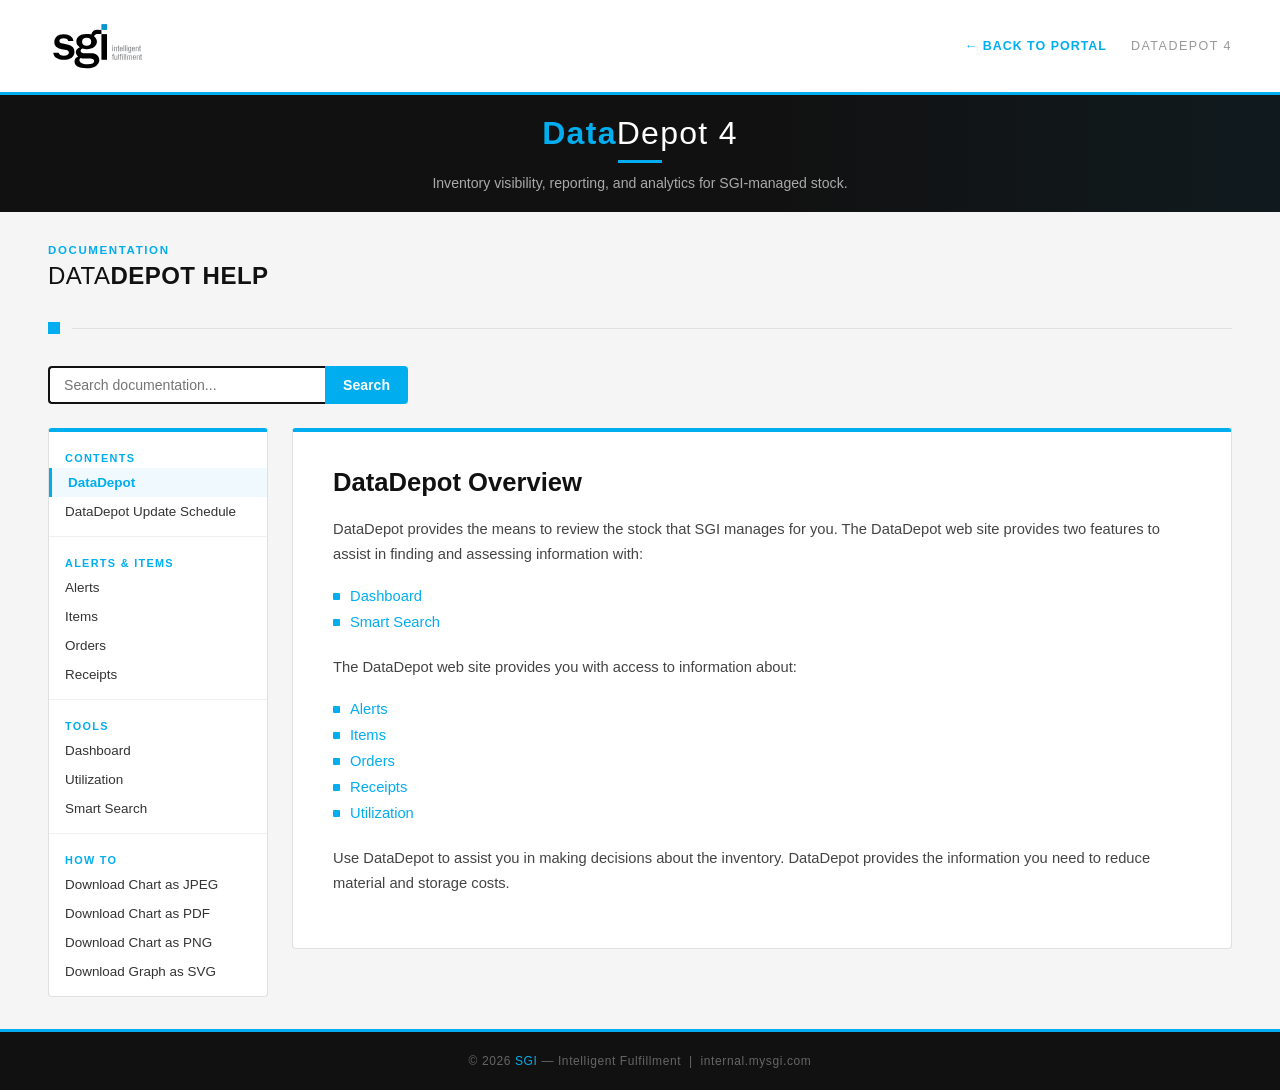
==== pages/datadepot/index.html @ 31330a49 "move site content to repo root for GitHub Pages" ====
<!DOCTYPE html>
<html lang="en">
<head>
    <meta charset="UTF-8">
    <meta name="viewport" content="width=device-width, initial-scale=1.0">
    <title>DataDepot 4 — SGI Nexus</title>
    <link rel="stylesheet" href="../../src/css/theme.css">
    <style>
        .depot-layout {
            display: grid;
            grid-template-columns: 220px 1fr;
            gap: 24px;
            align-items: start;
        }

        /* Sidebar */
        .sidebar {
            background: #ffffff;
            border: 1px solid #e0e0e0;
            border-top: 4px solid #00aeef;
            border-radius: 4px;
            overflow: hidden;
        }

        .sidebar-section {
            padding: 10px 0;
            border-bottom: 1px solid #f0f0f0;
        }
        .sidebar-section:last-child { border-bottom: none; }

        .sidebar-heading {
            font-size: 0.68rem;
            font-weight: 700;
            text-transform: uppercase;
            letter-spacing: 0.12em;
            color: #00aeef;
            padding: 10px 16px 4px;
        }

        .sidebar a {
            display: block;
            padding: 7px 16px;
            font-size: 0.84rem;
            color: #333333;
            text-decoration: none;
            transition: background 0.15s, color 0.15s;
        }

        .sidebar a:hover {
            background: #f5f5f5;
            color: #00aeef;
        }

        .sidebar a.active {
            background: #f0f9fe;
            color: #00aeef;
            font-weight: 600;
            border-left: 3px solid #00aeef;
        }

        /* Search bar */
        .search-bar {
            display: flex;
            gap: 0;
            margin-bottom: 24px;
            max-width: 360px;
        }

        .search-bar input {
            flex: 1;
            border: 2px solid #111111;
            border-right: none;
            border-radius: 4px 0 0 4px;
            padding: 9px 14px;
            font-size: 0.88rem;
            font-family: 'Segoe UI', Arial, sans-serif;
            outline: none;
            transition: border-color 0.2s;
        }

        .search-bar input:focus { border-color: #00aeef; }

        .search-bar button {
            background: #00aeef;
            color: #ffffff;
            border: none;
            padding: 9px 18px;
            border-radius: 0 4px 4px 0;
            cursor: pointer;
            font-size: 0.88rem;
            font-weight: 700;
            font-family: 'Segoe UI', Arial, sans-serif;
            transition: background 0.2s;
        }

        .search-bar button:hover { background: #0099d4; }

        /* Content area */
        .content-area {
            background: #ffffff;
            border: 1px solid #e0e0e0;
            border-top: 4px solid #00aeef;
            border-radius: 4px;
            padding: 36px 40px;
        }

        .content-area h2 {
            font-size: 1.6rem;
            font-weight: 700;
            color: #111111;
            margin-bottom: 20px;
        }

        .content-area p {
            font-size: 0.92rem;
            color: #444444;
            line-height: 1.7;
            margin-bottom: 16px;
        }

        .content-area ul {
            list-style: none;
            margin: 8px 0 20px 0;
            padding: 0;
        }

        .content-area ul li {
            padding: 4px 0;
        }

        .content-area ul li::before {
            content: '';
            display: inline-block;
            width: 7px;
            height: 7px;
            background: #00aeef;
            border-radius: 1px;
            margin-right: 10px;
            vertical-align: middle;
        }

        .content-area ul li a {
            color: #00aeef;
            text-decoration: none;
            font-size: 0.92rem;
            transition: opacity 0.2s;
        }

        .content-area ul li a:hover { opacity: 0.7; }
    </style>
</head>
<body>

    <header>
        <img class="logo" src="../../src/images/sgi_logo.svg" alt="SGI — Intelligent Fulfillment" />
        <div class="header-right">
            <a class="back-link" href="../../index.html">← Back to Portal</a>
            <span class="tagline">DataDepot 4</span>
        </div>
    </header>

    <div class="hero">
        <h1><span>Data</span>Depot 4</h1>
        <div class="accent-bar"></div>
        <p>Inventory visibility, reporting, and analytics for SGI-managed stock.</p>
    </div>

    <main>
        <div class="section-label">Documentation</div>
        <div class="section-title">DATA<strong>DEPOT HELP</strong></div>
        <div class="divider">
            <div class="divider-square"></div>
            <div class="divider-line"></div>
        </div>

        <div class="search-bar">
            <input type="text" placeholder="Search documentation..." />
            <button type="button">Search</button>
        </div>

        <div class="depot-layout">
            <nav class="sidebar">
                <div class="sidebar-section">
                    <div class="sidebar-heading">Contents</div>
                    <a href="#" class="active">DataDepot</a>
                    <a href="#">DataDepot Update Schedule</a>
                </div>
                <div class="sidebar-section">
                    <div class="sidebar-heading">Alerts &amp; Items</div>
                    <a href="#">Alerts</a>
                    <a href="#">Items</a>
                    <a href="#">Orders</a>
                    <a href="#">Receipts</a>
                </div>
                <div class="sidebar-section">
                    <div class="sidebar-heading">Tools</div>
                    <a href="#">Dashboard</a>
                    <a href="#">Utilization</a>
                    <a href="#">Smart Search</a>
                </div>
                <div class="sidebar-section">
                    <div class="sidebar-heading">How To</div>
                    <a href="#">Download Chart as JPEG</a>
                    <a href="#">Download Chart as PDF</a>
                    <a href="#">Download Chart as PNG</a>
                    <a href="#">Download Graph as SVG</a>
                </div>
            </nav>

            <div class="content-area">
                <h2>DataDepot Overview</h2>
                <p>DataDepot provides the means to review the stock that SGI manages for you. The DataDepot web site provides two features to assist in finding and assessing information with:</p>
                <ul>
                    <li><a href="#">Dashboard</a></li>
                    <li><a href="#">Smart Search</a></li>
                </ul>
                <p>The DataDepot web site provides you with access to information about:</p>
                <ul>
                    <li><a href="#">Alerts</a></li>
                    <li><a href="#">Items</a></li>
                    <li><a href="#">Orders</a></li>
                    <li><a href="#">Receipts</a></li>
                    <li><a href="#">Utilization</a></li>
                </ul>
                <p>Use DataDepot to assist you in making decisions about the inventory. DataDepot provides the information you need to reduce material and storage costs.</p>
            </div>
        </div>
    </main>

    <footer>
        &copy; 2026 <span>SGI</span> — Intelligent Fulfillment &nbsp;|&nbsp; internal.mysgi.com
    </footer>

    <script src="../../src/js/main.js"></script>
</body>
</html>
---- src/css/theme.css ----
/* ── SGI Nexus — Shared Theme ── */
*, *::before, *::after { box-sizing: border-box; margin: 0; padding: 0; }

:root {
    --cyan: #00aeef;
    --black: #111111;
    --white: #ffffff;
    --bg: #f5f5f5;
    --text: #333333;
    --muted: #777777;
    --border: #e0e0e0;
}

body {
    font-family: 'Segoe UI', Arial, sans-serif;
    background-color: var(--bg);
    color: var(--text);
    min-height: 100vh;
    display: flex;
    flex-direction: column;
}

/* ── Header ── */
header {
    background-color: var(--white);
    border-bottom: 3px solid var(--cyan);
    padding: 18px 48px;
    display: flex;
    align-items: center;
    justify-content: space-between;
    box-shadow: 0 2px 8px rgba(0,0,0,0.07);
}

header img.logo {
    height: 56px;
    width: auto;
}

header .header-right {
    display: flex;
    align-items: center;
    gap: 24px;
}

header .tagline {
    font-size: 0.78rem;
    color: #999;
    letter-spacing: 0.12em;
    text-transform: uppercase;
    font-weight: 500;
}

header .back-link {
    font-size: 0.78rem;
    color: var(--cyan);
    text-decoration: none;
    letter-spacing: 0.08em;
    text-transform: uppercase;
    font-weight: 600;
    transition: opacity 0.2s;
}

header .back-link:hover { opacity: 0.7; }

/* ── Hero Banner ── */
.hero {
    background-color: var(--black);
    padding: 20px 48px 18px;
    position: relative;
    overflow: hidden;
    text-align: center;
}

.hero::after {
    content: '';
    position: absolute;
    top: 0; right: 0;
    width: 40%;
    height: 100%;
    background: linear-gradient(to left, rgba(0,174,239,0.06), transparent);
    pointer-events: none;
}

.hero h1 {
    font-size: 2rem;
    font-weight: 300;
    color: var(--white);
    letter-spacing: 0.04em;
    margin-bottom: 2px;
}

.hero h1 span {
    color: var(--cyan);
    font-weight: 700;
}

.hero .accent-bar {
    width: 44px;
    height: 3px;
    background: var(--cyan);
    margin: 8px auto 10px;
}

.hero p {
    font-size: 0.88rem;
    color: #aaaaaa;
    max-width: 500px;
    line-height: 1.5;
    margin: 0 auto;
}

/* ── Main Content ── */
main {
    padding: 32px 48px;
    max-width: 1400px;
    width: 100%;
    margin: 0 auto;
    flex: 1;
}

.section-label {
    font-size: 0.72rem;
    text-transform: uppercase;
    letter-spacing: 0.14em;
    color: var(--cyan);
    margin-bottom: 6px;
    font-weight: 700;
}

.section-title {
    font-size: 1.5rem;
    font-weight: 300;
    color: var(--black);
    margin-bottom: 32px;
    letter-spacing: 0.02em;
}

.section-title strong { font-weight: 700; }

/* ── Divider ── */
.divider {
    display: flex;
    align-items: center;
    gap: 12px;
    margin-bottom: 32px;
}

.divider-square {
    width: 12px;
    height: 12px;
    background: var(--cyan);
    flex-shrink: 0;
}

.divider-line {
    flex: 1;
    height: 1px;
    background: var(--border);
}

/* ── Cards ── */
.grid {
    display: grid;
    grid-template-columns: repeat(auto-fill, minmax(240px, 1fr));
    gap: 20px;
    margin-bottom: 48px;
}

.card {
    background: var(--white);
    border: 2px solid var(--black);
    border-radius: 4px;
    padding: 28px 24px;
    text-decoration: none;
    color: inherit;
    transition: box-shadow 0.2s, transform 0.15s, border-color 0.2s;
    display: flex;
    flex-direction: column;
    gap: 8px;
    position: relative;
    overflow: hidden;
}

.card::before {
    content: '';
    position: absolute;
    top: 0; left: 0; right: 0;
    height: 0;
    background: var(--cyan);
    transition: height 0.25s ease;
}

.card:hover::before { height: 6px; }

.card:hover {
    border-color: var(--cyan);
    box-shadow: 0 6px 24px rgba(0,0,0,0.10);
    transform: translateY(-3px);
}

.card-icon { font-size: 1.5rem; margin-bottom: 6px; }

.card-title {
    font-size: 0.95rem;
    font-weight: 700;
    color: var(--black);
    letter-spacing: 0.01em;
    text-transform: uppercase;
}

.card-desc {
    font-size: 0.82rem;
    color: var(--muted);
    line-height: 1.55;
}

/* ── Page Content Area ── */
.page-content {
    background: var(--white);
    border: 1px solid var(--border);
    border-radius: 4px;
    padding: 36px;
    margin-bottom: 32px;
}

.page-content p {
    color: var(--muted);
    line-height: 1.7;
    font-size: 0.92rem;
}

/* ── Footer ── */
footer {
    background: var(--black);
    border-top: 3px solid var(--cyan);
    padding: 22px 48px;
    text-align: center;
    font-size: 0.75rem;
    color: #666;
    letter-spacing: 0.05em;
}

footer span { color: var(--cyan); }
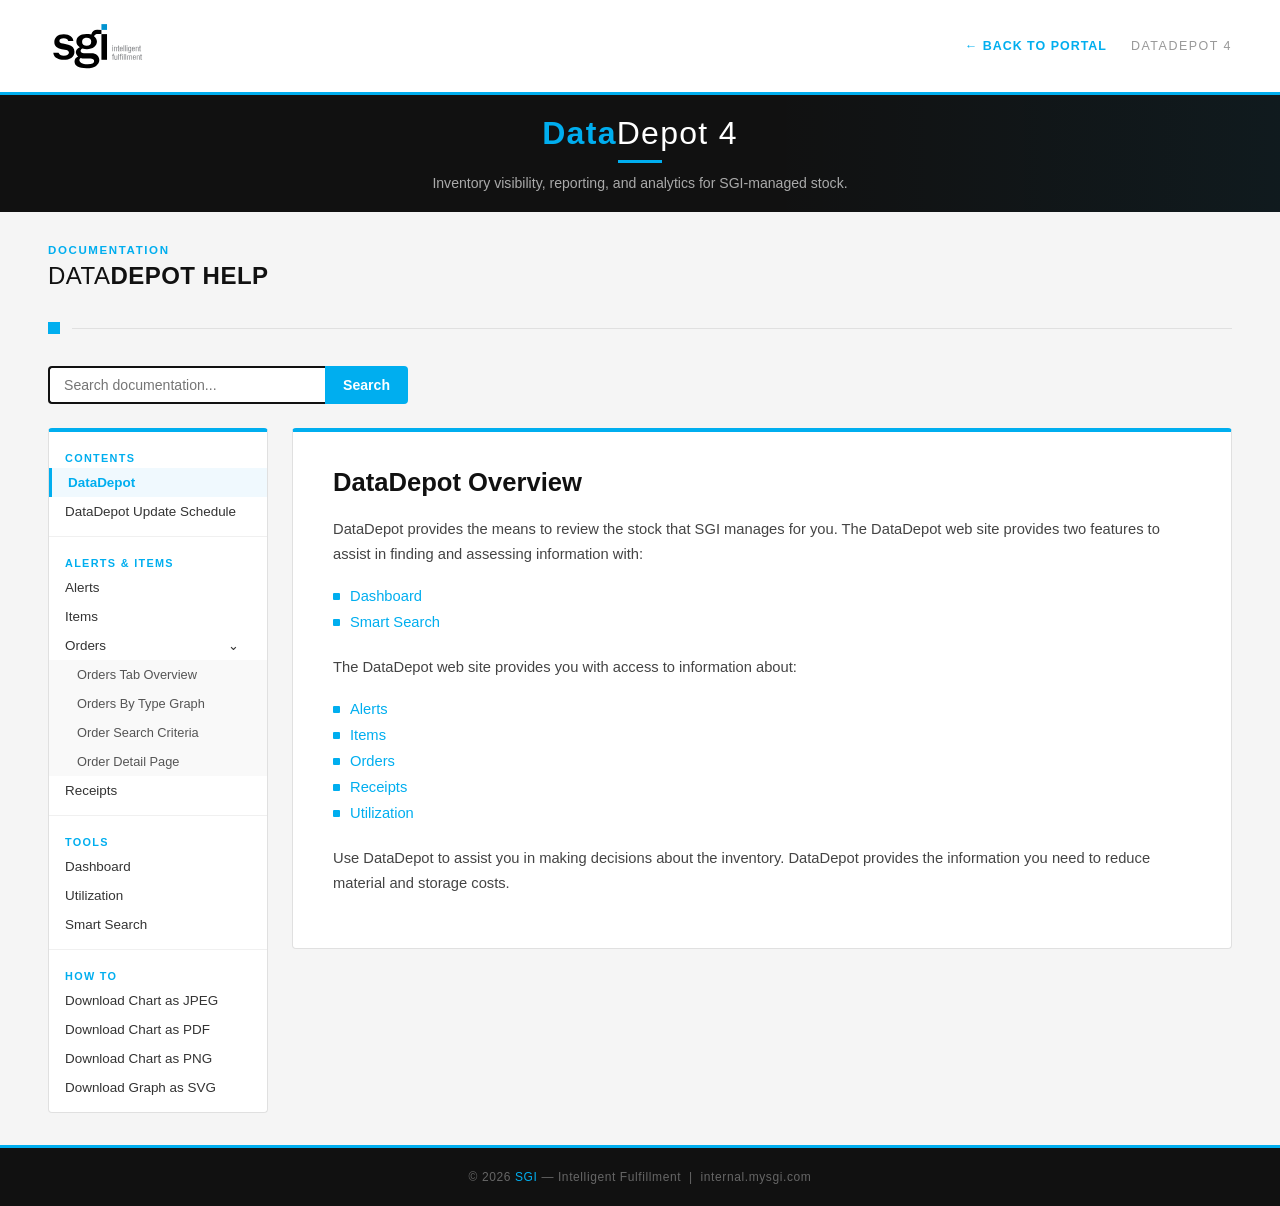
==== commit 79ae46a8: "add interactive help wiki to datadepot page" ====
--- a/pages/datadepot/index.html
+++ b/pages/datadepot/index.html
@@ -58,7 +58,33 @@
             border-left: 3px solid #00aeef;
         }
 
-        /* Search bar */
+        /* Sidebar children */
+        .sidebar-children {
+            display: none;
+            background: #f9f9f9;
+        }
+        .sidebar-children.open { display: block; }
+        .sidebar-children a.child {
+            padding-left: 28px;
+            font-size: 0.8rem;
+            color: #555;
+            border-left: none;
+        }
+        .sidebar-children a.child.active {
+            background: #f0f9fe;
+            color: #00aeef;
+            font-weight: 600;
+            border-left: 3px solid #00aeef;
+        }
+        .sidebar a.has-children::after {
+            content: ' ›';
+            float: right;
+            margin-right: 12px;
+            transition: transform 0.2s;
+        }
+        .sidebar a.has-children.open::after {
+            content: ' ⌄';
+        }
         .search-bar {
             display: flex;
             gap: 0;
@@ -182,47 +208,39 @@
             <nav class="sidebar">
                 <div class="sidebar-section">
                     <div class="sidebar-heading">Contents</div>
-                    <a href="#" class="active">DataDepot</a>
-                    <a href="#">DataDepot Update Schedule</a>
+                    <a href="#" data-topic="overview" class="active">DataDepot</a>
+                    <a href="#" data-topic="update-schedule">DataDepot Update Schedule</a>
                 </div>
                 <div class="sidebar-section">
                     <div class="sidebar-heading">Alerts &amp; Items</div>
-                    <a href="#">Alerts</a>
-                    <a href="#">Items</a>
-                    <a href="#">Orders</a>
-                    <a href="#">Receipts</a>
+                    <a href="#" data-topic="alerts">Alerts</a>
+                    <a href="#" data-topic="items">Items</a>
+                    <a href="#" data-topic="orders" class="has-children">Orders</a>
+                    <div class="sidebar-children" id="orders-children">
+                        <a href="#" data-topic="orders-overview" class="child active">Orders Tab Overview</a>
+                        <a href="#" data-topic="orders-by-type" class="child">Orders By Type Graph</a>
+                        <a href="#" data-topic="orders-search" class="child">Order Search Criteria</a>
+                        <a href="#" data-topic="orders-detail" class="child">Order Detail Page</a>
+                    </div>
+                    <a href="#" data-topic="receipts">Receipts</a>
                 </div>
                 <div class="sidebar-section">
                     <div class="sidebar-heading">Tools</div>
-                    <a href="#">Dashboard</a>
-                    <a href="#">Utilization</a>
-                    <a href="#">Smart Search</a>
+                    <a href="#" data-topic="dashboard">Dashboard</a>
+                    <a href="#" data-topic="utilization">Utilization</a>
+                    <a href="#" data-topic="smart-search">Smart Search</a>
                 </div>
                 <div class="sidebar-section">
                     <div class="sidebar-heading">How To</div>
-                    <a href="#">Download Chart as JPEG</a>
-                    <a href="#">Download Chart as PDF</a>
-                    <a href="#">Download Chart as PNG</a>
-                    <a href="#">Download Graph as SVG</a>
+                    <a href="#" data-topic="dl-jpeg">Download Chart as JPEG</a>
+                    <a href="#" data-topic="dl-pdf">Download Chart as PDF</a>
+                    <a href="#" data-topic="dl-png">Download Chart as PNG</a>
+                    <a href="#" data-topic="dl-svg">Download Graph as SVG</a>
                 </div>
             </nav>
 
-            <div class="content-area">
-                <h2>DataDepot Overview</h2>
-                <p>DataDepot provides the means to review the stock that SGI manages for you. The DataDepot web site provides two features to assist in finding and assessing information with:</p>
-                <ul>
-                    <li><a href="#">Dashboard</a></li>
-                    <li><a href="#">Smart Search</a></li>
-                </ul>
-                <p>The DataDepot web site provides you with access to information about:</p>
-                <ul>
-                    <li><a href="#">Alerts</a></li>
-                    <li><a href="#">Items</a></li>
-                    <li><a href="#">Orders</a></li>
-                    <li><a href="#">Receipts</a></li>
-                    <li><a href="#">Utilization</a></li>
-                </ul>
-                <p>Use DataDepot to assist you in making decisions about the inventory. DataDepot provides the information you need to reduce material and storage costs.</p>
+            <div class="content-area" id="content-area">
+                <!-- content injected by JS -->
             </div>
         </div>
     </main>
@@ -232,5 +250,154 @@
     </footer>
 
     <script src="../../src/js/main.js"></script>
+    <script>
+        const topics = {
+            'overview': {
+                title: 'DataDepot Overview',
+                body: `
+                    <p>DataDepot provides the means to review the stock that SGI manages for you. The DataDepot web site provides two features to assist in finding and assessing information with:</p>
+                    <ul><li><a href="#" data-topic="dashboard">Dashboard</a></li><li><a href="#" data-topic="smart-search">Smart Search</a></li></ul>
+                    <p>The DataDepot web site provides you with access to information about:</p>
+                    <ul>
+                        <li><a href="#" data-topic="alerts">Alerts</a></li>
+                        <li><a href="#" data-topic="items">Items</a></li>
+                        <li><a href="#" data-topic="orders-overview">Orders</a></li>
+                        <li><a href="#" data-topic="receipts">Receipts</a></li>
+                        <li><a href="#" data-topic="utilization">Utilization</a></li>
+                    </ul>
+                    <p>Use DataDepot to assist you in making decisions about the inventory. DataDepot provides the information you need to reduce material and storage costs.</p>`
+            },
+            'orders-overview': {
+                title: 'Orders Tab Overview',
+                body: `
+                    <p>The Orders tab provides visibility into all orders SGI manages on your behalf. From this tab you can search, filter, and review order activity across your inventory.</p>
+                    <p>The Orders tab contains the following sections:</p>
+                    <ul>
+                        <li><a href="#" data-topic="orders-by-type">Orders By Type Graph</a> — a visual breakdown of order types over a selected date range</li>
+                        <li><a href="#" data-topic="orders-search">Order Search Criteria</a> — filter orders by date, type, status, and item</li>
+                        <li><a href="#" data-topic="orders-detail">Order Detail Page</a> — drill into a specific order for line-level detail</li>
+                    </ul>
+                    <p>Use the Orders tab to monitor open orders, review historical order activity, and identify fulfillment trends.</p>`
+            },
+            'orders-by-type': {
+                title: 'Orders By Type Graph',
+                body: `
+                    <p>The Orders By Type graph displays a visual summary of orders grouped by order type for a selected date range.</p>
+                    <p>Use this graph to quickly identify which order types are most active and spot trends in fulfillment activity. The graph updates based on the search criteria you apply in the Orders tab.</p>
+                    <p>You can export the graph using the How To guides:</p>
+                    <ul>
+                        <li><a href="#" data-topic="dl-jpeg">Download Chart as JPEG</a></li>
+                        <li><a href="#" data-topic="dl-pdf">Download Chart as PDF</a></li>
+                        <li><a href="#" data-topic="dl-png">Download Chart as PNG</a></li>
+                        <li><a href="#" data-topic="dl-svg">Download Graph as SVG</a></li>
+                    </ul>`
+            },
+            'orders-search': {
+                title: 'Order Search Criteria',
+                body: `
+                    <p>The Order Search Criteria section allows you to filter the orders displayed in the Orders tab. You can filter by:</p>
+                    <ul>
+                        <li>Date range</li>
+                        <li>Order type</li>
+                        <li>Order status</li>
+                        <li>Item number</li>
+                    </ul>
+                    <p>After setting your criteria, click <strong>Search</strong> to refresh the results. You can also download the results to Excel or search within the results table.</p>`
+            },
+            'orders-detail': {
+                title: 'Order Detail Page',
+                body: `
+                    <p>The Order Detail page provides line-level information for a specific order. To access it, click any order number in the Orders search results.</p>
+                    <p>The detail page includes:</p>
+                    <ul>
+                        <li>Order header information (type, status, dates)</li>
+                        <li>Line items with quantities and statuses</li>
+                        <li>Shipment and receipt details where applicable</li>
+                    </ul>`
+            },
+            'update-schedule': {
+                title: 'DataDepot Update Schedule',
+                body: `<p>DataDepot data is refreshed on a scheduled basis. Contact your SGI representative for the specific update frequency configured for your account.</p>`
+            },
+            'alerts': {
+                title: 'Alerts',
+                body: `<p>The Alerts section surfaces inventory conditions that may require your attention, such as low stock levels or items approaching expiration.</p>`
+            },
+            'items': {
+                title: 'Items',
+                body: `<p>The Items tab provides a full view of the inventory SGI manages for you, including on-hand quantities, item details, and historical activity.</p>`
+            },
+            'receipts': {
+                title: 'Receipts',
+                body: `<p>The Receipts tab shows inbound inventory activity — items received into SGI-managed stock on your behalf.</p>`
+            },
+            'dashboard': {
+                title: 'Dashboard',
+                body: `<p>The Dashboard provides a high-level summary of your inventory health, including key metrics and charts for quick assessment.</p>`
+            },
+            'utilization': {
+                title: 'Utilization',
+                body: `<p>The Utilization section shows how your allocated storage and inventory capacity is being used over time.</p>`
+            },
+            'smart-search': {
+                title: 'Smart Search',
+                body: `<p>Smart Search allows you to search across all DataDepot data — orders, items, receipts, and alerts — from a single search bar.</p>`
+            },
+            'dl-jpeg': { title: 'Download Chart as JPEG', body: `<p>To download a chart as a JPEG: hover over the chart, click the download icon in the top-right corner, and select <strong>Download JPEG</strong>.</p>` },
+            'dl-pdf':  { title: 'Download Chart as PDF',  body: `<p>To download a chart as a PDF: hover over the chart, click the download icon in the top-right corner, and select <strong>Download PDF</strong>.</p>` },
+            'dl-png':  { title: 'Download Chart as PNG',  body: `<p>To download a chart as a PNG: hover over the chart, click the download icon in the top-right corner, and select <strong>Download PNG</strong>.</p>` },
+            'dl-svg':  { title: 'Download Graph as SVG',  body: `<p>To download a graph as an SVG: hover over the graph, click the download icon in the top-right corner, and select <strong>Download SVG</strong>.</p>` },
+        };
+
+        const ordersChildren = ['orders-overview','orders-by-type','orders-search','orders-detail'];
+
+        function loadTopic(key) {
+            const topic = topics[key];
+            if (!topic) return;
+
+            const area = document.getElementById('content-area');
+            area.innerHTML = `<h2>${topic.title}</h2>${topic.body}`;
+
+            // Re-bind inline links
+            area.querySelectorAll('a[data-topic]').forEach(a => {
+                a.addEventListener('click', e => { e.preventDefault(); loadTopic(a.dataset.topic); });
+            });
+
+            // Update sidebar active state
+            document.querySelectorAll('.sidebar a').forEach(a => a.classList.remove('active'));
+            const match = document.querySelector(`.sidebar a[data-topic="${key}"]`);
+            if (match) match.classList.add('active');
+
+            // Toggle orders children open if relevant
+            const childrenEl = document.getElementById('orders-children');
+            const ordersBtn = document.querySelector('.sidebar a[data-topic="orders"]');
+            if (ordersChildren.includes(key)) {
+                childrenEl.classList.add('open');
+                ordersBtn.classList.add('open');
+            }
+        }
+
+        // Bind all sidebar links
+        document.querySelectorAll('.sidebar a[data-topic]').forEach(a => {
+            a.addEventListener('click', e => {
+                e.preventDefault();
+                const key = a.dataset.topic;
+                if (key === 'orders') {
+                    // Toggle children
+                    const childrenEl = document.getElementById('orders-children');
+                    childrenEl.classList.toggle('open');
+                    a.classList.toggle('open');
+                } else {
+                    loadTopic(key);
+                }
+            });
+        });
+
+        // Load default
+        loadTopic('overview');
+        document.getElementById('orders-children').classList.add('open');
+        document.querySelector('.sidebar a[data-topic="orders"]').classList.add('open');
+    </script>
+
 </body>
-</html>
+</html>
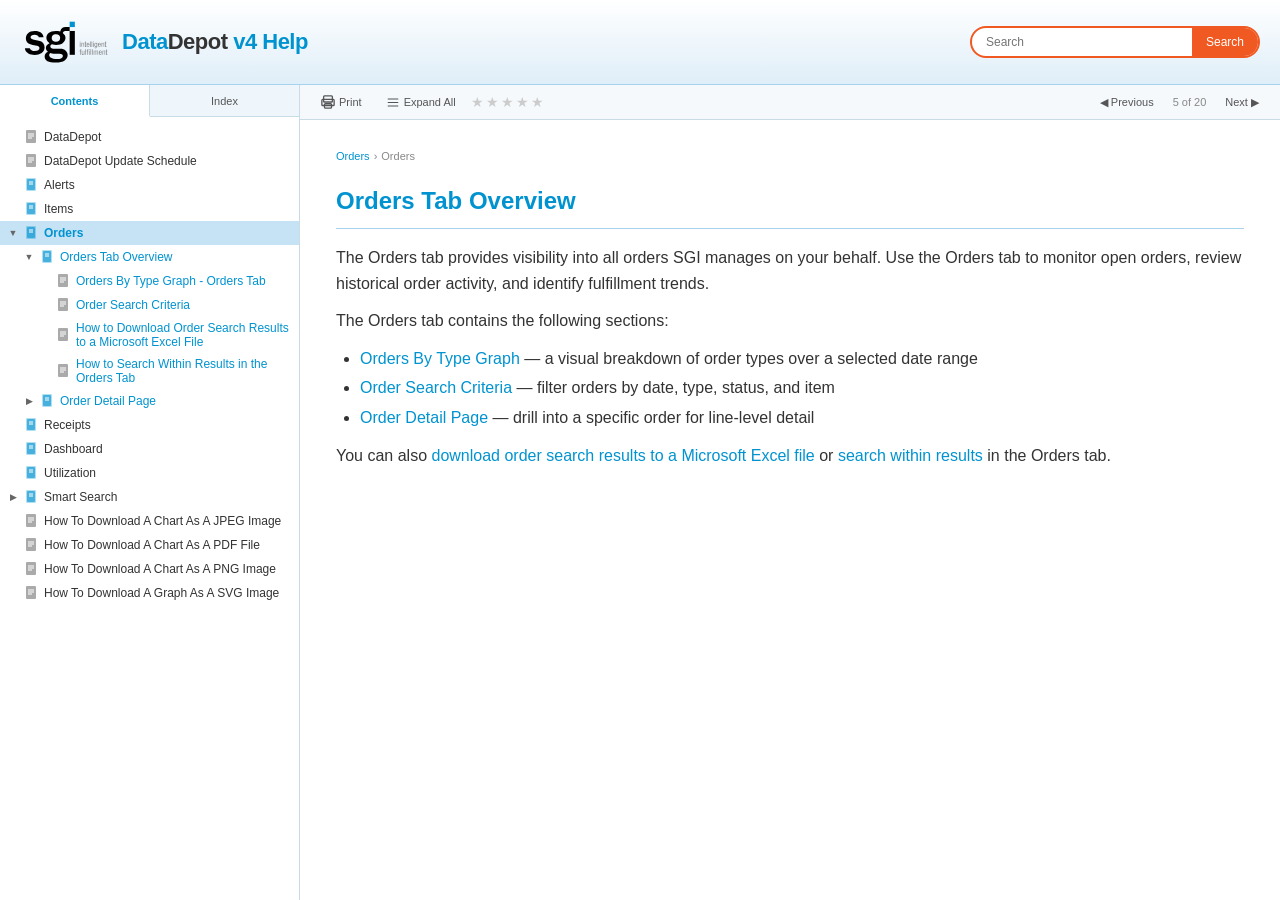
==== commit b048080f: "rebuild datadepot help page to match MadCap Flare layout" ====
--- a/pages/datadepot/index.html
+++ b/pages/datadepot/index.html
@@ -3,401 +3,680 @@
 <head>
     <meta charset="UTF-8">
     <meta name="viewport" content="width=device-width, initial-scale=1.0">
-    <title>DataDepot 4 — SGI Nexus</title>
-    <link rel="stylesheet" href="../../src/css/theme.css">
+    <title>Data Depot v4 Help</title>
     <style>
-        .depot-layout {
-            display: grid;
-            grid-template-columns: 220px 1fr;
-            gap: 24px;
-            align-items: start;
-        }
-
-        /* Sidebar */
-        .sidebar {
-            background: #ffffff;
-            border: 1px solid #e0e0e0;
-            border-top: 4px solid #00aeef;
-            border-radius: 4px;
+        *, *::before, *::after { box-sizing: border-box; margin: 0; padding: 0; }
+
+        html, body { height: 100%; overflow: hidden; font-family: Arial, Helvetica, sans-serif; font-size: 12px; background: #fff; }
+
+        /* ── HEADER ── */
+        #header {
+            position: fixed; top: 0; left: 0; right: 0; height: 85px; z-index: 100;
+            background: linear-gradient(to bottom, #ffffff 0%, #dfeef8 100%);
+            border-bottom: 1px solid #a5d2ed;
+            display: flex; align-items: center; justify-content: space-between; padding: 0 20px;
+        }
+        #header .logo {
+            display: flex; align-items: center; gap: 10px; text-decoration: none;
+        }
+        #header .logo img { height: 52px; }
+        #header .logo-text { font-size: 22px; font-weight: bold; color: #0093d0; letter-spacing: -0.5px; }
+        #header .logo-text span { color: #333; }
+
+        /* search bar */
+        .search-bar {
+            display: flex; align-items: center; border: 2px solid #f15922;
+            border-radius: 20px; overflow: hidden; background: #fff; height: 32px;
+        }
+        .search-bar input {
+            border: none; outline: none; padding: 0 14px; font-size: 12px;
+            font-family: Arial; width: 220px; background: transparent;
+        }
+        .search-bar button {
+            background: #f15922; border: none; color: #fff; padding: 0 14px;
+            height: 100%; cursor: pointer; font-size: 12px; font-family: Arial;
+            white-space: nowrap;
+        }
+        .search-bar button:hover { background: #d44e1a; }
+
+        /* ── BODY LAYOUT ── */
+        #body {
+            position: fixed; top: 85px; left: 0; right: 0; bottom: 0;
+            display: flex;
+        }
+
+        /* ── NAVIGATION SIDEBAR ── */
+        #navigation {
+            width: 300px; min-width: 300px; height: 100%;
+            border-right: 1px solid #c8dce8;
+            display: flex; flex-direction: column; background: #fff;
             overflow: hidden;
         }
 
-        .sidebar-section {
-            padding: 10px 0;
-            border-bottom: 1px solid #f0f0f0;
-        }
-        .sidebar-section:last-child { border-bottom: none; }
-
-        .sidebar-heading {
-            font-size: 0.68rem;
-            font-weight: 700;
-            text-transform: uppercase;
-            letter-spacing: 0.12em;
-            color: #00aeef;
-            padding: 10px 16px 4px;
-        }
-
-        .sidebar a {
-            display: block;
-            padding: 7px 16px;
-            font-size: 0.84rem;
-            color: #333333;
-            text-decoration: none;
-            transition: background 0.15s, color 0.15s;
-        }
-
-        .sidebar a:hover {
-            background: #f5f5f5;
-            color: #00aeef;
-        }
-
-        .sidebar a.active {
-            background: #f0f9fe;
-            color: #00aeef;
-            font-weight: 600;
-            border-left: 3px solid #00aeef;
-        }
-
-        /* Sidebar children */
-        .sidebar-children {
-            display: none;
-            background: #f9f9f9;
-        }
-        .sidebar-children.open { display: block; }
-        .sidebar-children a.child {
-            padding-left: 28px;
-            font-size: 0.8rem;
-            color: #555;
-            border-left: none;
-        }
-        .sidebar-children a.child.active {
-            background: #f0f9fe;
-            color: #00aeef;
-            font-weight: 600;
-            border-left: 3px solid #00aeef;
-        }
-        .sidebar a.has-children::after {
-            content: ' ›';
-            float: right;
-            margin-right: 12px;
-            transition: transform 0.2s;
-        }
-        .sidebar a.has-children.open::after {
-            content: ' ⌄';
-        }
-        .search-bar {
-            display: flex;
-            gap: 0;
-            margin-bottom: 24px;
-            max-width: 360px;
-        }
-
-        .search-bar input {
-            flex: 1;
-            border: 2px solid #111111;
-            border-right: none;
-            border-radius: 4px 0 0 4px;
-            padding: 9px 14px;
-            font-size: 0.88rem;
-            font-family: 'Segoe UI', Arial, sans-serif;
-            outline: none;
-            transition: border-color 0.2s;
-        }
-
-        .search-bar input:focus { border-color: #00aeef; }
-
-        .search-bar button {
-            background: #00aeef;
-            color: #ffffff;
-            border: none;
-            padding: 9px 18px;
-            border-radius: 0 4px 4px 0;
-            cursor: pointer;
-            font-size: 0.88rem;
-            font-weight: 700;
-            font-family: 'Segoe UI', Arial, sans-serif;
-            transition: background 0.2s;
-        }
-
-        .search-bar button:hover { background: #0099d4; }
-
-        /* Content area */
-        .content-area {
-            background: #ffffff;
-            border: 1px solid #e0e0e0;
-            border-top: 4px solid #00aeef;
-            border-radius: 4px;
-            padding: 36px 40px;
-        }
-
-        .content-area h2 {
-            font-size: 1.6rem;
-            font-weight: 700;
-            color: #111111;
-            margin-bottom: 20px;
-        }
-
-        .content-area p {
-            font-size: 0.92rem;
-            color: #444444;
-            line-height: 1.7;
-            margin-bottom: 16px;
-        }
-
-        .content-area ul {
-            list-style: none;
-            margin: 8px 0 20px 0;
-            padding: 0;
-        }
-
-        .content-area ul li {
-            padding: 4px 0;
-        }
-
-        .content-area ul li::before {
-            content: '';
-            display: inline-block;
-            width: 7px;
-            height: 7px;
-            background: #00aeef;
-            border-radius: 1px;
-            margin-right: 10px;
-            vertical-align: middle;
-        }
-
-        .content-area ul li a {
-            color: #00aeef;
-            text-decoration: none;
-            font-size: 0.92rem;
-            transition: opacity 0.2s;
-        }
-
-        .content-area ul li a:hover { opacity: 0.7; }
+        /* tabs */
+        .tabs-nav {
+            display: flex; list-style: none; border-bottom: 1px solid #c8dce8;
+            background: #eef6fb;
+        }
+        .tabs-nav li {
+            flex: 1; text-align: center; cursor: pointer;
+            padding: 10px 4px 8px;
+            font-size: 11px; color: #555;
+            border-right: 1px solid #c8dce8;
+            user-select: none;
+        }
+        .tabs-nav li:last-child { border-right: none; }
+        .tabs-nav li.active {
+            background: #fff; color: #0093d0; font-weight: bold;
+            border-bottom: 2px solid #fff; margin-bottom: -1px;
+        }
+        .tabs-nav li:hover:not(.active) { background: #dfeef8; }
+
+        /* tab panels */
+        .tabs-panels { flex: 1; overflow: hidden; display: flex; flex-direction: column; }
+        .tab-panel { display: none; flex: 1; overflow-y: auto; padding: 8px 0; }
+        .tab-panel.active { display: block; }
+
+        /* index search */
+        .tab-search {
+            width: calc(100% - 16px); margin: 8px; padding: 5px 8px;
+            border: 1px solid #c8dce8; border-radius: 3px; font-size: 11px;
+            font-family: Arial; outline: none;
+        }
+        .tab-search:focus { border-color: #0093d0; }
+
+        /* TOC tree */
+        .tree { list-style: none; padding: 0; margin: 0; }
+        .tree .tree { padding-left: 16px; }
+
+        .tree-node > div {
+            display: flex; align-items: center; padding: 4px 8px 4px 6px;
+            cursor: pointer; user-select: none; gap: 4px;
+        }
+        .tree-node > div:hover { background: #dfeef8; }
+        .tree-node.selected > div { background: #c5e3f5; color: #0093d0; font-weight: bold; }
+
+        .tree-toggle {
+            width: 14px; height: 14px; flex-shrink: 0;
+            display: flex; align-items: center; justify-content: center;
+            font-size: 9px; color: #666;
+        }
+        .tree-toggle.spacer { visibility: hidden; }
+
+        .tree-icon {
+            width: 16px; height: 16px; flex-shrink: 0;
+            background-size: contain; background-repeat: no-repeat; background-position: center;
+        }
+        .icon-book       { background-image: url("data:image/svg+xml,%3Csvg xmlns='http://www.w3.org/2000/svg' viewBox='0 0 16 16'%3E%3Crect x='2' y='1' width='10' height='13' rx='1' fill='%230093d0' opacity='.3'/%3E%3Crect x='3' y='2' width='8' height='11' rx='1' fill='%230093d0' opacity='.6'/%3E%3Cline x1='5' y1='5' x2='9' y2='5' stroke='%23fff' stroke-width='1'/%3E%3Cline x1='5' y1='7' x2='9' y2='7' stroke='%23fff' stroke-width='1'/%3E%3C/svg%3E"); }
+        .icon-topic      { background-image: url("data:image/svg+xml,%3Csvg xmlns='http://www.w3.org/2000/svg' viewBox='0 0 16 16'%3E%3Crect x='2' y='1' width='10' height='13' rx='1' fill='%23aaa'/%3E%3Cline x1='4' y1='5' x2='10' y2='5' stroke='%23fff' stroke-width='1'/%3E%3Cline x1='4' y1='7' x2='10' y2='7' stroke='%23fff' stroke-width='1'/%3E%3Cline x1='4' y1='9' x2='8' y2='9' stroke='%23fff' stroke-width='1'/%3E%3C/svg%3E"); }
+
+        .tree-label { font-size: 12px; color: #333; flex: 1; }
+        .tree-label a { color: inherit; text-decoration: none; }
+        .tree-node.selected .tree-label { color: #0093d0; }
+
+        .tree-children { display: none; }
+        .tree-node.expanded > .tree-children { display: block; }
+
+        /* ── CONTENT AREA ── */
+        #contentBody {
+            flex: 1; display: flex; flex-direction: column; overflow: hidden;
+        }
+
+        /* toolbar */
+        .toolbar {
+            display: flex; align-items: center; justify-content: space-between;
+            padding: 6px 12px; border-bottom: 1px solid #c8dce8;
+            background: #f5f9fc; flex-shrink: 0;
+        }
+        .toolbar-left, .toolbar-right { display: flex; align-items: center; gap: 6px; }
+
+        .btn-tool {
+            background: none; border: 1px solid transparent; border-radius: 3px;
+            padding: 3px 8px; font-size: 11px; font-family: Arial; cursor: pointer;
+            color: #555; display: flex; align-items: center; gap: 4px;
+        }
+        .btn-tool:hover { background: #dfeef8; border-color: #a5d2ed; color: #0093d0; }
+        .btn-tool:disabled { opacity: 0.4; cursor: default; }
+        .btn-tool svg { width: 14px; height: 14px; }
+
+        .nav-counter { font-size: 11px; color: #888; padding: 0 4px; }
+
+        /* stars */
+        .stars { display: flex; gap: 2px; }
+        .star { font-size: 14px; color: #ccc; cursor: pointer; }
+        .star:hover, .star.filled { color: #f5a623; }
+
+        /* content iframe area */
+        #contentBodyInner {
+            flex: 1; overflow: hidden; position: relative;
+        }
+        #topic-content {
+            width: 100%; height: 100%; border: none; overflow-y: auto;
+            padding: 28px 36px; font-family: Arial; font-size: 12pt; color: #333;
+            line-height: 1.6;
+        }
+        #topic-content h1 { font-size: 18pt; color: #0093d0; margin-bottom: 16px; border-bottom: 1px solid #a5d2ed; padding-bottom: 8px; }
+        #topic-content h2 { font-size: 14pt; color: #333; margin: 20px 0 10px; }
+        #topic-content h3 { font-size: 12pt; color: #333; margin: 16px 0 8px; }
+        #topic-content p { margin-bottom: 12px; }
+        #topic-content ul, #topic-content ol { margin: 8px 0 12px 24px; }
+        #topic-content li { margin-bottom: 4px; }
+        #topic-content a { color: #0093d0; text-decoration: none; }
+        #topic-content a:hover { text-decoration: underline; }
+        #topic-content .note {
+            background: #eef6fb; border-left: 4px solid #0093d0;
+            padding: 10px 14px; margin: 12px 0; border-radius: 0 4px 4px 0;
+        }
+        #topic-content table { border-collapse: collapse; width: 100%; margin: 12px 0; }
+        #topic-content th { background: #0093d0; color: #fff; padding: 6px 10px; text-align: left; font-size: 11pt; }
+        #topic-content td { padding: 6px 10px; border-bottom: 1px solid #e0e0e0; }
+        #topic-content tr:nth-child(even) td { background: #f5f9fc; }
+
+        /* breadcrumb */
+        .breadcrumb { font-size: 11px; color: #888; margin-bottom: 16px; }
+        .breadcrumb a { color: #0093d0; text-decoration: none; }
+        .breadcrumb a:hover { text-decoration: underline; }
+        .breadcrumb span { margin: 0 4px; }
+
+        /* index list */
+        .index-list { list-style: none; padding: 0; }
+        .index-list li { padding: 4px 12px; font-size: 12px; cursor: pointer; color: #333; }
+        .index-list li:hover { background: #dfeef8; color: #0093d0; }
     </style>
 </head>
 <body>
 
-    <header>
-        <img class="logo" src="../../src/images/sgi_logo.svg" alt="SGI — Intelligent Fulfillment" />
-        <div class="header-right">
-            <a class="back-link" href="../../index.html">← Back to Portal</a>
-            <span class="tagline">DataDepot 4</span>
-        </div>
-    </header>
-
-    <div class="hero">
-        <h1><span>Data</span>Depot 4</h1>
-        <div class="accent-bar"></div>
-        <p>Inventory visibility, reporting, and analytics for SGI-managed stock.</p>
+<div id="header">
+    <a class="logo" href="../../index.html">
+        <img src="../../src/images/sgi_logo.svg" alt="SGI">
+        <span class="logo-text">Data<span>Depot</span> v4 Help</span>
+    </a>
+    <div class="search-bar">
+        <input type="text" id="search-field" placeholder="Search" />
+        <button onclick="doSearch()">Search</button>
     </div>
-
-    <main>
-        <div class="section-label">Documentation</div>
-        <div class="section-title">DATA<strong>DEPOT HELP</strong></div>
-        <div class="divider">
-            <div class="divider-square"></div>
-            <div class="divider-line"></div>
-        </div>
-
-        <div class="search-bar">
-            <input type="text" placeholder="Search documentation..." />
-            <button type="button">Search</button>
-        </div>
-
-        <div class="depot-layout">
-            <nav class="sidebar">
-                <div class="sidebar-section">
-                    <div class="sidebar-heading">Contents</div>
-                    <a href="#" data-topic="overview" class="active">DataDepot</a>
-                    <a href="#" data-topic="update-schedule">DataDepot Update Schedule</a>
-                </div>
-                <div class="sidebar-section">
-                    <div class="sidebar-heading">Alerts &amp; Items</div>
-                    <a href="#" data-topic="alerts">Alerts</a>
-                    <a href="#" data-topic="items">Items</a>
-                    <a href="#" data-topic="orders" class="has-children">Orders</a>
-                    <div class="sidebar-children" id="orders-children">
-                        <a href="#" data-topic="orders-overview" class="child active">Orders Tab Overview</a>
-                        <a href="#" data-topic="orders-by-type" class="child">Orders By Type Graph</a>
-                        <a href="#" data-topic="orders-search" class="child">Order Search Criteria</a>
-                        <a href="#" data-topic="orders-detail" class="child">Order Detail Page</a>
-                    </div>
-                    <a href="#" data-topic="receipts">Receipts</a>
-                </div>
-                <div class="sidebar-section">
-                    <div class="sidebar-heading">Tools</div>
-                    <a href="#" data-topic="dashboard">Dashboard</a>
-                    <a href="#" data-topic="utilization">Utilization</a>
-                    <a href="#" data-topic="smart-search">Smart Search</a>
-                </div>
-                <div class="sidebar-section">
-                    <div class="sidebar-heading">How To</div>
-                    <a href="#" data-topic="dl-jpeg">Download Chart as JPEG</a>
-                    <a href="#" data-topic="dl-pdf">Download Chart as PDF</a>
-                    <a href="#" data-topic="dl-png">Download Chart as PNG</a>
-                    <a href="#" data-topic="dl-svg">Download Graph as SVG</a>
-                </div>
-            </nav>
-
-            <div class="content-area" id="content-area">
-                <!-- content injected by JS -->
+</div>
+
+<div id="body">
+    <!-- SIDEBAR -->
+    <div id="navigation">
+        <ul class="tabs-nav">
+            <li class="active" onclick="switchTab('toc',this)">Contents</li>
+            <li onclick="switchTab('index',this)">Index</li>
+        </ul>
+        <div class="tabs-panels">
+            <!-- TOC -->
+            <div id="tab-toc" class="tab-panel active">
+                <ul class="tree" id="toc-tree"></ul>
+            </div>
+            <!-- Index -->
+            <div id="tab-index" class="tab-panel">
+                <input type="text" class="tab-search" placeholder="Search index..." oninput="filterIndex(this.value)" />
+                <ul class="index-list" id="index-list"></ul>
             </div>
         </div>
-    </main>
-
-    <footer>
-        &copy; 2026 <span>SGI</span> — Intelligent Fulfillment &nbsp;|&nbsp; internal.mysgi.com
-    </footer>
-
-    <script src="../../src/js/main.js"></script>
-    <script>
-        const topics = {
-            'overview': {
-                title: 'DataDepot Overview',
-                body: `
-                    <p>DataDepot provides the means to review the stock that SGI manages for you. The DataDepot web site provides two features to assist in finding and assessing information with:</p>
-                    <ul><li><a href="#" data-topic="dashboard">Dashboard</a></li><li><a href="#" data-topic="smart-search">Smart Search</a></li></ul>
-                    <p>The DataDepot web site provides you with access to information about:</p>
-                    <ul>
-                        <li><a href="#" data-topic="alerts">Alerts</a></li>
-                        <li><a href="#" data-topic="items">Items</a></li>
-                        <li><a href="#" data-topic="orders-overview">Orders</a></li>
-                        <li><a href="#" data-topic="receipts">Receipts</a></li>
-                        <li><a href="#" data-topic="utilization">Utilization</a></li>
-                    </ul>
-                    <p>Use DataDepot to assist you in making decisions about the inventory. DataDepot provides the information you need to reduce material and storage costs.</p>`
-            },
-            'orders-overview': {
-                title: 'Orders Tab Overview',
-                body: `
-                    <p>The Orders tab provides visibility into all orders SGI manages on your behalf. From this tab you can search, filter, and review order activity across your inventory.</p>
-                    <p>The Orders tab contains the following sections:</p>
-                    <ul>
-                        <li><a href="#" data-topic="orders-by-type">Orders By Type Graph</a> — a visual breakdown of order types over a selected date range</li>
-                        <li><a href="#" data-topic="orders-search">Order Search Criteria</a> — filter orders by date, type, status, and item</li>
-                        <li><a href="#" data-topic="orders-detail">Order Detail Page</a> — drill into a specific order for line-level detail</li>
-                    </ul>
-                    <p>Use the Orders tab to monitor open orders, review historical order activity, and identify fulfillment trends.</p>`
-            },
-            'orders-by-type': {
-                title: 'Orders By Type Graph',
-                body: `
-                    <p>The Orders By Type graph displays a visual summary of orders grouped by order type for a selected date range.</p>
-                    <p>Use this graph to quickly identify which order types are most active and spot trends in fulfillment activity. The graph updates based on the search criteria you apply in the Orders tab.</p>
-                    <p>You can export the graph using the How To guides:</p>
-                    <ul>
-                        <li><a href="#" data-topic="dl-jpeg">Download Chart as JPEG</a></li>
-                        <li><a href="#" data-topic="dl-pdf">Download Chart as PDF</a></li>
-                        <li><a href="#" data-topic="dl-png">Download Chart as PNG</a></li>
-                        <li><a href="#" data-topic="dl-svg">Download Graph as SVG</a></li>
-                    </ul>`
-            },
-            'orders-search': {
-                title: 'Order Search Criteria',
-                body: `
-                    <p>The Order Search Criteria section allows you to filter the orders displayed in the Orders tab. You can filter by:</p>
-                    <ul>
-                        <li>Date range</li>
-                        <li>Order type</li>
-                        <li>Order status</li>
-                        <li>Item number</li>
-                    </ul>
-                    <p>After setting your criteria, click <strong>Search</strong> to refresh the results. You can also download the results to Excel or search within the results table.</p>`
-            },
-            'orders-detail': {
-                title: 'Order Detail Page',
-                body: `
-                    <p>The Order Detail page provides line-level information for a specific order. To access it, click any order number in the Orders search results.</p>
-                    <p>The detail page includes:</p>
-                    <ul>
-                        <li>Order header information (type, status, dates)</li>
-                        <li>Line items with quantities and statuses</li>
-                        <li>Shipment and receipt details where applicable</li>
-                    </ul>`
-            },
-            'update-schedule': {
-                title: 'DataDepot Update Schedule',
-                body: `<p>DataDepot data is refreshed on a scheduled basis. Contact your SGI representative for the specific update frequency configured for your account.</p>`
-            },
-            'alerts': {
-                title: 'Alerts',
-                body: `<p>The Alerts section surfaces inventory conditions that may require your attention, such as low stock levels or items approaching expiration.</p>`
-            },
-            'items': {
-                title: 'Items',
-                body: `<p>The Items tab provides a full view of the inventory SGI manages for you, including on-hand quantities, item details, and historical activity.</p>`
-            },
-            'receipts': {
-                title: 'Receipts',
-                body: `<p>The Receipts tab shows inbound inventory activity — items received into SGI-managed stock on your behalf.</p>`
-            },
-            'dashboard': {
-                title: 'Dashboard',
-                body: `<p>The Dashboard provides a high-level summary of your inventory health, including key metrics and charts for quick assessment.</p>`
-            },
-            'utilization': {
-                title: 'Utilization',
-                body: `<p>The Utilization section shows how your allocated storage and inventory capacity is being used over time.</p>`
-            },
-            'smart-search': {
-                title: 'Smart Search',
-                body: `<p>Smart Search allows you to search across all DataDepot data — orders, items, receipts, and alerts — from a single search bar.</p>`
-            },
-            'dl-jpeg': { title: 'Download Chart as JPEG', body: `<p>To download a chart as a JPEG: hover over the chart, click the download icon in the top-right corner, and select <strong>Download JPEG</strong>.</p>` },
-            'dl-pdf':  { title: 'Download Chart as PDF',  body: `<p>To download a chart as a PDF: hover over the chart, click the download icon in the top-right corner, and select <strong>Download PDF</strong>.</p>` },
-            'dl-png':  { title: 'Download Chart as PNG',  body: `<p>To download a chart as a PNG: hover over the chart, click the download icon in the top-right corner, and select <strong>Download PNG</strong>.</p>` },
-            'dl-svg':  { title: 'Download Graph as SVG',  body: `<p>To download a graph as an SVG: hover over the graph, click the download icon in the top-right corner, and select <strong>Download SVG</strong>.</p>` },
-        };
-
-        const ordersChildren = ['orders-overview','orders-by-type','orders-search','orders-detail'];
-
-        function loadTopic(key) {
-            const topic = topics[key];
-            if (!topic) return;
-
-            const area = document.getElementById('content-area');
-            area.innerHTML = `<h2>${topic.title}</h2>${topic.body}`;
-
-            // Re-bind inline links
-            area.querySelectorAll('a[data-topic]').forEach(a => {
-                a.addEventListener('click', e => { e.preventDefault(); loadTopic(a.dataset.topic); });
-            });
-
-            // Update sidebar active state
-            document.querySelectorAll('.sidebar a').forEach(a => a.classList.remove('active'));
-            const match = document.querySelector(`.sidebar a[data-topic="${key}"]`);
-            if (match) match.classList.add('active');
-
-            // Toggle orders children open if relevant
-            const childrenEl = document.getElementById('orders-children');
-            const ordersBtn = document.querySelector('.sidebar a[data-topic="orders"]');
-            if (ordersChildren.includes(key)) {
-                childrenEl.classList.add('open');
-                ordersBtn.classList.add('open');
-            }
-        }
-
-        // Bind all sidebar links
-        document.querySelectorAll('.sidebar a[data-topic]').forEach(a => {
-            a.addEventListener('click', e => {
-                e.preventDefault();
-                const key = a.dataset.topic;
-                if (key === 'orders') {
-                    // Toggle children
-                    const childrenEl = document.getElementById('orders-children');
-                    childrenEl.classList.toggle('open');
-                    a.classList.toggle('open');
-                } else {
-                    loadTopic(key);
-                }
-            });
-        });
-
-        // Load default
-        loadTopic('overview');
-        document.getElementById('orders-children').classList.add('open');
-        document.querySelector('.sidebar a[data-topic="orders"]').classList.add('open');
-    </script>
-
+    </div>
+
+    <!-- CONTENT -->
+    <div id="contentBody">
+        <div class="toolbar">
+            <div class="toolbar-left">
+                <button class="btn-tool" onclick="window.print()" title="Print">
+                    <svg viewBox="0 0 16 16" fill="none" stroke="currentColor" stroke-width="1.5"><rect x="3" y="1" width="10" height="7" rx="1"/><rect x="1" y="5" width="14" height="7" rx="1"/><rect x="4" y="10" width="8" height="5" rx="1"/></svg>
+                    Print
+                </button>
+                <button class="btn-tool" onclick="expandAll()" title="Expand all">
+                    <svg viewBox="0 0 16 16" fill="currentColor"><path d="M2 4h12v1H2zm0 4h12v1H2zm0 4h12v1H2z"/></svg>
+                    Expand All
+                </button>
+                <div class="stars" id="stars">
+                    <span class="star" onclick="rateTopic(1)">★</span>
+                    <span class="star" onclick="rateTopic(2)">★</span>
+                    <span class="star" onclick="rateTopic(3)">★</span>
+                    <span class="star" onclick="rateTopic(4)">★</span>
+                    <span class="star" onclick="rateTopic(5)">★</span>
+                </div>
+            </div>
+            <div class="toolbar-right">
+                <button class="btn-tool" id="btn-prev" onclick="navigate(-1)" title="Previous topic">&#9664; Previous</button>
+                <span class="nav-counter" id="nav-counter">1 of 7</span>
+                <button class="btn-tool" id="btn-next" onclick="navigate(1)" title="Next topic">Next &#9654;</button>
+            </div>
+        </div>
+        <div id="contentBodyInner">
+            <div id="topic-content"></div>
+        </div>
+    </div>
+</div>
+
+<script>
+// ── TOPIC DATA ──────────────────────────────────────────────────────────────
+const topics = {
+  'datadepot': {
+    title: 'DataDepot',
+    breadcrumb: [],
+    body: `<h1>DataDepot</h1>
+<p>DataDepot provides the means to review the stock that SGI manages for you. The DataDepot web site provides two features to assist in finding and assessing information:</p>
+<ul>
+  <li><a href="#" onclick="loadTopic('dashboard');return false">Dashboard</a></li>
+  <li><a href="#" onclick="loadTopic('smart-search');return false">Smart Search</a></li>
+</ul>
+<p>The DataDepot web site provides you with access to information about:</p>
+<ul>
+  <li><a href="#" onclick="loadTopic('alerts');return false">Alerts</a></li>
+  <li><a href="#" onclick="loadTopic('items');return false">Items</a></li>
+  <li><a href="#" onclick="loadTopic('orders');return false">Orders</a></li>
+  <li><a href="#" onclick="loadTopic('receipts');return false">Receipts</a></li>
+  <li><a href="#" onclick="loadTopic('utilization');return false">Utilization</a></li>
+</ul>
+<p>Use DataDepot to assist you in making decisions about the inventory. DataDepot provides the information you need to reduce material and storage costs.</p>`
+  },
+  'update-schedule': {
+    title: 'DataDepot Update Schedule',
+    breadcrumb: [],
+    body: `<h1>DataDepot Update Schedule</h1>
+<p>DataDepot data is refreshed on a scheduled basis. The update schedule ensures that inventory data remains current and accurate for decision-making purposes.</p>
+<p>Contact your SGI representative for the specific update frequency configured for your account.</p>`
+  },
+  'alerts': {
+    title: 'Alerts',
+    breadcrumb: ['Alerts'],
+    body: `<h1>Alerts</h1>
+<p>The Alerts tab surfaces inventory conditions that may require your attention. Alerts are organized into the following subtabs:</p>
+<ul>
+  <li>Below ROP</li>
+  <li>Out of Stock</li>
+  <li>Backorders</li>
+  <li>Excess Stock</li>
+  <li>Dead Stock</li>
+  <li>Quarantine</li>
+  <li>New Receipts</li>
+  <li>New Items</li>
+</ul>
+<p>Each subtab displays items meeting the alert criteria, allowing you to quickly identify and act on inventory issues.</p>`
+  },
+  'items': {
+    title: 'Items',
+    breadcrumb: ['Items'],
+    body: `<h1>Items Tab Overview</h1>
+<p>The Items tab provides a full view of the inventory SGI manages for you, including on-hand quantities, item details, and historical activity.</p>
+<p>From the Items tab you can:</p>
+<ul>
+  <li>Search for items using the Item Search Criteria</li>
+  <li>View the Item Detail Page for in-depth information</li>
+  <li>Review demand history, receipts, adjustments, inventory cost, and utilization subtabs</li>
+  <li>Download search results to Microsoft Excel</li>
+</ul>`
+  },
+  'orders': {
+    title: 'Orders',
+    breadcrumb: ['Orders'],
+    body: `<h1>Orders Tab Overview</h1>
+<p>The Orders tab provides visibility into all orders SGI manages on your behalf. Use the Orders tab to monitor open orders, review historical order activity, and identify fulfillment trends.</p>
+<p>The Orders tab contains the following sections:</p>
+<ul>
+  <li><a href="#" onclick="loadTopic('orders-by-type');return false">Orders By Type Graph</a> — a visual breakdown of order types over a selected date range</li>
+  <li><a href="#" onclick="loadTopic('orders-search');return false">Order Search Criteria</a> — filter orders by date, type, status, and item</li>
+  <li><a href="#" onclick="loadTopic('orders-detail');return false">Order Detail Page</a> — drill into a specific order for line-level detail</li>
+</ul>
+<p>You can also <a href="#" onclick="loadTopic('orders-download');return false">download order search results to a Microsoft Excel file</a> or <a href="#" onclick="loadTopic('orders-search-within');return false">search within results</a> in the Orders tab.</p>`
+  },
+  'orders-by-type': {
+    title: 'Orders By Type Graph - Orders Tab',
+    breadcrumb: ['Orders', 'Orders Tab Overview'],
+    body: `<h1>Orders By Type Graph - Orders Tab</h1>
+<p>The Orders By Type graph displays a visual summary of orders grouped by order type for a selected date range.</p>
+<p>Use this graph to quickly identify which order types are most active and spot trends in fulfillment activity. The graph updates based on the search criteria you apply in the Orders tab.</p>
+<p>You can export the graph using the How To guides:</p>
+<ul>
+  <li><a href="#" onclick="loadTopic('dl-jpeg');return false">How To Download A Chart As A JPEG Image</a></li>
+  <li><a href="#" onclick="loadTopic('dl-pdf');return false">How To Download A Chart As A PDF File</a></li>
+  <li><a href="#" onclick="loadTopic('dl-png');return false">How To Download A Chart As A PNG Image</a></li>
+  <li><a href="#" onclick="loadTopic('dl-svg');return false">How To Download A Graph As A SVG Image</a></li>
+</ul>`
+  },
+  'orders-search': {
+    title: 'Order Search Criteria',
+    breadcrumb: ['Orders', 'Orders Tab Overview'],
+    body: `<h1>Order Search Criteria</h1>
+<p>The Order Search Criteria section allows you to filter the orders displayed in the Orders tab.</p>
+<table>
+  <tr><th>Field</th><th>Description</th></tr>
+  <tr><td>Date Range</td><td>Filter orders by a start and end date</td></tr>
+  <tr><td>Order Type</td><td>Filter by the type of order (e.g., replenishment, return)</td></tr>
+  <tr><td>Order Status</td><td>Filter by current order status (open, closed, cancelled)</td></tr>
+  <tr><td>Item Number</td><td>Search for orders containing a specific item</td></tr>
+</table>
+<p>After setting your criteria, click <strong>Search</strong> to refresh the results. You can also <a href="#" onclick="loadTopic('orders-download');return false">download the results to Excel</a> or <a href="#" onclick="loadTopic('orders-search-within');return false">search within the results table</a>.</p>`
+  },
+  'orders-download': {
+    title: 'How to Download Order Search Results to a Microsoft Excel File',
+    breadcrumb: ['Orders', 'Orders Tab Overview'],
+    body: `<h1>How to Download Order Search Results to a Microsoft Excel File</h1>
+<p>You can export the order search results to a Microsoft Excel file for further analysis.</p>
+<h2>Steps</h2>
+<ol>
+  <li>Perform an order search using the <a href="#" onclick="loadTopic('orders-search');return false">Order Search Criteria</a>.</li>
+  <li>Once results are displayed, locate the <strong>Download</strong> button above the results table.</li>
+  <li>Click <strong>Download</strong> and select <strong>Microsoft Excel</strong> from the options.</li>
+  <li>The file will download to your computer in .xlsx format.</li>
+</ol>
+<div class="note"><strong>Note:</strong> The download includes all columns currently visible in the results table.</div>`
+  },
+  'orders-search-within': {
+    title: 'How to Search Within Results in the Orders Tab',
+    breadcrumb: ['Orders', 'Orders Tab Overview'],
+    body: `<h1>How to Search Within Results in the Orders Tab</h1>
+<p>After performing an order search, you can further filter the displayed results without re-running the full search.</p>
+<h2>Steps</h2>
+<ol>
+  <li>Perform an order search using the <a href="#" onclick="loadTopic('orders-search');return false">Order Search Criteria</a>.</li>
+  <li>Locate the <strong>Search Within Results</strong> field above the results table.</li>
+  <li>Type your search term. The results table will filter in real time to show only matching rows.</li>
+  <li>Clear the field to return to the full results set.</li>
+</ol>`
+  },
+  'orders-detail': {
+    title: 'Order Detail Page',
+    breadcrumb: ['Orders', 'Order Detail Page'],
+    body: `<h1>Order Detail Page</h1>
+<p>The Order Detail page provides line-level information for a specific order. To access it, click any order number in the Orders search results.</p>
+<p>The detail page includes:</p>
+<ul>
+  <li>Order header information (type, status, dates, customer)</li>
+  <li>Line items with quantities, units of measure, and statuses</li>
+  <li>Shipment and receipt details where applicable</li>
+</ul>
+<p>You can also <a href="#" onclick="loadTopic('orders-detail-search');return false">search within results on the Order Detail Page</a>.</p>`
+  },
+  'orders-detail-search': {
+    title: 'How to Search Within Results on the Order Detail Page',
+    breadcrumb: ['Orders', 'Order Detail Page'],
+    body: `<h1>How to Search Within Results on the Order Detail Page</h1>
+<p>The Order Detail Page includes a search-within-results feature for filtering line items.</p>
+<h2>Steps</h2>
+<ol>
+  <li>Open an order from the <a href="#" onclick="loadTopic('orders');return false">Orders tab</a>.</li>
+  <li>Locate the <strong>Search Within Results</strong> field on the Order Detail Page.</li>
+  <li>Type your search term to filter the line items in real time.</li>
+</ol>`
+  },
+  'receipts': {
+    title: 'Receipts',
+    breadcrumb: ['Receipts'],
+    body: `<h1>Receipts Tab Overview</h1>
+<p>The Receipts tab shows inbound inventory activity — items received into SGI-managed stock on your behalf.</p>
+<p>From the Receipts tab you can:</p>
+<ul>
+  <li>Search for receipts using the Receipts Search Criteria</li>
+  <li>View the Overall Receipts Graph and Top 5 Vendors Receipts Graph</li>
+  <li>Review Out of Spec Reasons</li>
+  <li>Access the Receipt Detail Page</li>
+  <li>Download results to Microsoft Excel</li>
+</ul>`
+  },
+  'dashboard': {
+    title: 'Dashboard',
+    breadcrumb: ['Dashboard'],
+    body: `<h1>Dashboard Tab Overview</h1>
+<p>The Dashboard provides a high-level summary of your inventory health, including key metrics and charts for quick assessment.</p>
+<p>The Dashboard includes the following graphs:</p>
+<ul>
+  <li>Burn Rate Graph</li>
+  <li>Client Satisfaction Graph</li>
+  <li>Inventory Material Cost Graph</li>
+  <li>Inventory Storage Cost Graph</li>
+</ul>`
+  },
+  'utilization': {
+    title: 'Utilization',
+    breadcrumb: ['Utilization'],
+    body: `<h1>Utilization Overview</h1>
+<p>The Utilization section shows how your allocated storage and inventory capacity is being used over time.</p>
+<p>The Utilization tab includes the following subtabs:</p>
+<ul>
+  <li>Snapshot</li>
+  <li>Item Summary</li>
+  <li>By Rep/By Item</li>
+  <li>Qty Shipped</li>
+  <li>Source Data</li>
+</ul>
+<p>You can create and manage Global and User Templates to customize your utilization reports.</p>`
+  },
+  'smart-search': {
+    title: 'Smart Search',
+    breadcrumb: ['Smart Search'],
+    body: `<h1>Smart Search Overview</h1>
+<p>Smart Search allows you to search across all DataDepot data — orders, items, receipts, and adjustments — from a single search interface.</p>
+<p>Smart Search results are organized into the following subtabs:</p>
+<ul>
+  <li>Item Number</li>
+  <li>Adjustments</li>
+  <li>Orders</li>
+  <li>Receipts</li>
+</ul>
+<p>You can also <a href="#" onclick="loadTopic('smart-search-download');return false">download Smart Search results to a Microsoft Excel file</a>.</p>`
+  },
+  'smart-search-download': {
+    title: 'How To Download Smart Search Results to a Microsoft Excel File',
+    breadcrumb: ['Smart Search'],
+    body: `<h1>How To Download Smart Search Results to a Microsoft Excel File</h1>
+<ol>
+  <li>Perform a Smart Search.</li>
+  <li>Select the subtab containing the results you want to export.</li>
+  <li>Click the <strong>Download</strong> button above the results table.</li>
+  <li>Select <strong>Microsoft Excel</strong>. The file downloads in .xlsx format.</li>
+</ol>`
+  },
+  'dl-jpeg': { title: 'How To Download A Chart As A JPEG Image', breadcrumb: [], body: `<h1>How To Download A Chart As A JPEG Image</h1><ol><li>Hover over the chart you want to download.</li><li>Click the camera/download icon that appears in the top-right corner of the chart.</li><li>Select <strong>Download JPEG</strong> from the menu.</li><li>The image will download to your computer.</li></ol>` },
+  'dl-pdf':  { title: 'How To Download A Chart As A PDF File',  breadcrumb: [], body: `<h1>How To Download A Chart As A PDF File</h1><ol><li>Hover over the chart you want to download.</li><li>Click the camera/download icon that appears in the top-right corner of the chart.</li><li>Select <strong>Download PDF</strong> from the menu.</li><li>The PDF will download to your computer.</li></ol>` },
+  'dl-png':  { title: 'How To Download A Chart As A PNG Image', breadcrumb: [], body: `<h1>How To Download A Chart As A PNG Image</h1><ol><li>Hover over the chart you want to download.</li><li>Click the camera/download icon that appears in the top-right corner of the chart.</li><li>Select <strong>Download PNG</strong> from the menu.</li><li>The image will download to your computer.</li></ol>` },
+  'dl-svg':  { title: 'How To Download A Graph As A SVG Image', breadcrumb: [], body: `<h1>How To Download A Graph As A SVG Image</h1><ol><li>Hover over the graph you want to download.</li><li>Click the camera/download icon that appears in the top-right corner of the graph.</li><li>Select <strong>Download SVG</strong> from the menu.</li><li>The SVG file will download to your computer.</li></ol>` },
+};
+
+// ── TOC STRUCTURE ────────────────────────────────────────────────────────────
+const tocData = [
+  { id: 'datadepot',      label: 'DataDepot',                type: 'topic' },
+  { id: 'update-schedule',label: 'DataDepot Update Schedule', type: 'topic' },
+  { id: 'alerts',         label: 'Alerts',   type: 'book', children: [] },
+  { id: 'items',          label: 'Items',    type: 'book', children: [] },
+  { id: 'orders',         label: 'Orders',   type: 'book', children: [
+    { id: 'orders-overview-group', label: 'Orders Tab Overview', type: 'book', children: [
+      { id: 'orders-by-type',       label: 'Orders By Type Graph - Orders Tab', type: 'topic' },
+      { id: 'orders-search',        label: 'Order Search Criteria',             type: 'topic' },
+      { id: 'orders-download',      label: 'How to Download Order Search Results to a Microsoft Excel File', type: 'topic' },
+      { id: 'orders-search-within', label: 'How to Search Within Results in the Orders Tab', type: 'topic' },
+    ]},
+    { id: 'orders-detail-group', label: 'Order Detail Page', type: 'book', children: [
+      { id: 'orders-detail',        label: 'Order Detail Page',                 type: 'topic' },
+      { id: 'orders-detail-search', label: 'How to Search Within Results on the Order Detail Page', type: 'topic' },
+    ]},
+  ]},
+  { id: 'receipts',       label: 'Receipts',     type: 'book', children: [] },
+  { id: 'dashboard',      label: 'Dashboard',    type: 'book', children: [] },
+  { id: 'utilization',    label: 'Utilization',  type: 'book', children: [] },
+  { id: 'smart-search',   label: 'Smart Search', type: 'book', children: [
+    { id: 'smart-search-download', label: 'How To Download Smart Search Results to a Microsoft Excel File', type: 'topic' },
+  ]},
+  { id: 'dl-jpeg', label: 'How To Download A Chart As A JPEG Image', type: 'topic' },
+  { id: 'dl-pdf',  label: 'How To Download A Chart As A PDF File',   type: 'topic' },
+  { id: 'dl-png',  label: 'How To Download A Chart As A PNG Image',  type: 'topic' },
+  { id: 'dl-svg',  label: 'How To Download A Graph As A SVG Image',  type: 'topic' },
+];
+
+// flat ordered list for prev/next
+const topicOrder = ['datadepot','update-schedule','alerts','items','orders','orders-by-type','orders-search','orders-download','orders-search-within','orders-detail','orders-detail-search','receipts','dashboard','utilization','smart-search','smart-search-download','dl-jpeg','dl-pdf','dl-png','dl-svg'];
+
+let currentTopic = 'orders';
+
+// ── BUILD TOC ────────────────────────────────────────────────────────────────
+function buildTree(nodes, container) {
+  nodes.forEach(node => {
+    const li = document.createElement('li');
+    li.className = 'tree-node' + (node.type === 'book' ? '' : '');
+    li.dataset.id = node.id || '';
+
+    const div = document.createElement('div');
+
+    // toggle
+    const toggle = document.createElement('span');
+    toggle.className = 'tree-toggle';
+    if (node.children && node.children.length) {
+      toggle.textContent = '▶';
+    } else {
+      toggle.className += ' spacer';
+      toggle.textContent = '▶';
+    }
+    div.appendChild(toggle);
+
+    // icon
+    const icon = document.createElement('span');
+    icon.className = 'tree-icon ' + (node.type === 'book' ? 'icon-book' : 'icon-topic');
+    div.appendChild(icon);
+
+    // label
+    const label = document.createElement('span');
+    label.className = 'tree-label';
+    label.textContent = node.label;
+    div.appendChild(label);
+
+    li.appendChild(div);
+
+    if (node.children && node.children.length) {
+      const ul = document.createElement('ul');
+      ul.className = 'tree tree-children';
+      buildTree(node.children, ul);
+      li.appendChild(ul);
+
+      div.addEventListener('click', () => {
+        const expanded = li.classList.contains('expanded');
+        li.classList.toggle('expanded', !expanded);
+        toggle.textContent = expanded ? '▶' : '▼';
+        // if book has a topic, load it
+        if (node.id && topics[node.id]) loadTopic(node.id);
+      });
+    } else {
+      toggle.style.visibility = 'hidden';
+      div.addEventListener('click', () => {
+        if (node.id && topics[node.id]) loadTopic(node.id);
+      });
+    }
+
+    container.appendChild(li);
+  });
+}
+
+// ── LOAD TOPIC ───────────────────────────────────────────────────────────────
+function loadTopic(id) {
+  const t = topics[id];
+  if (!t) return;
+  currentTopic = id;
+
+  // breadcrumb + content
+  const bc = t.breadcrumb.length
+    ? '<div class="breadcrumb">' + t.breadcrumb.map(b => `<a href="#">${b}</a>`).join('<span>›</span>') + (t.breadcrumb.length ? '<span>›</span>' : '') + t.title + '</div>'
+    : '';
+  document.getElementById('topic-content').innerHTML = bc + t.body;
+
+  // update nav counter
+  const idx = topicOrder.indexOf(id);
+  document.getElementById('nav-counter').textContent = (idx + 1) + ' of ' + topicOrder.length;
+  document.getElementById('btn-prev').disabled = idx <= 0;
+  document.getElementById('btn-next').disabled = idx >= topicOrder.length - 1;
+
+  // highlight in TOC
+  document.querySelectorAll('.tree-node').forEach(n => n.classList.remove('selected'));
+  const match = document.querySelector(`.tree-node[data-id="${id}"]`);
+  if (match) {
+    match.classList.add('selected');
+    // expand parents
+    let p = match.parentElement;
+    while (p && p.id !== 'toc-tree') {
+      if (p.classList.contains('tree-children')) {
+        const parentLi = p.parentElement;
+        parentLi.classList.add('expanded');
+        const toggle = parentLi.querySelector(':scope > div .tree-toggle');
+        if (toggle) toggle.textContent = '▼';
+      }
+      p = p.parentElement;
+    }
+    match.scrollIntoView({ block: 'nearest' });
+  }
+
+  // reset stars
+  document.querySelectorAll('.star').forEach(s => s.classList.remove('filled'));
+}
+
+function navigate(dir) {
+  const idx = topicOrder.indexOf(currentTopic);
+  const next = topicOrder[idx + dir];
+  if (next) loadTopic(next);
+}
+
+function expandAll() {
+  document.querySelectorAll('.tree-node').forEach(n => {
+    if (n.querySelector('.tree-children')) {
+      n.classList.add('expanded');
+      const t = n.querySelector(':scope > div .tree-toggle');
+      if (t) t.textContent = '▼';
+    }
+  });
+}
+
+function rateTopic(n) {
+  document.querySelectorAll('.star').forEach((s, i) => s.classList.toggle('filled', i < n));
+}
+
+function switchTab(name, el) {
+  document.querySelectorAll('.tab-panel').forEach(p => p.classList.remove('active'));
+  document.querySelectorAll('.tabs-nav li').forEach(l => l.classList.remove('active'));
+  document.getElementById('tab-' + name).classList.add('active');
+  el.classList.add('active');
+}
+
+function buildIndex() {
+  const list = document.getElementById('index-list');
+  Object.entries(topics).sort((a,b) => a[1].title.localeCompare(b[1].title)).forEach(([id, t]) => {
+    const li = document.createElement('li');
+    li.textContent = t.title;
+    li.onclick = () => { loadTopic(id); switchTab('toc', document.querySelector('.tabs-nav li')); };
+    list.appendChild(li);
+  });
+}
+
+function filterIndex(q) {
+  document.querySelectorAll('#index-list li').forEach(li => {
+    li.style.display = li.textContent.toLowerCase().includes(q.toLowerCase()) ? '' : 'none';
+  });
+}
+
+function doSearch() {
+  const q = document.getElementById('search-field').value.trim().toLowerCase();
+  if (!q) return;
+  const match = Object.entries(topics).find(([,t]) => t.title.toLowerCase().includes(q) || t.body.toLowerCase().includes(q));
+  if (match) loadTopic(match[0]);
+}
+document.getElementById('search-field').addEventListener('keydown', e => { if (e.key === 'Enter') doSearch(); });
+
+// ── INIT ─────────────────────────────────────────────────────────────────────
+buildTree(tocData, document.getElementById('toc-tree'));
+buildIndex();
+loadTopic('orders');
+
+// auto-expand Orders on load
+const ordersNode = document.querySelector('.tree-node[data-id="orders"]');
+if (ordersNode) {
+  ordersNode.classList.add('expanded');
+  const t = ordersNode.querySelector(':scope > div .tree-toggle');
+  if (t) t.textContent = '▼';
+  // expand Orders Tab Overview group too
+  const ovNode = document.querySelector('.tree-node[data-id="orders-overview-group"]');
+  if (ovNode) {
+    ovNode.classList.add('expanded');
+    const t2 = ovNode.querySelector(':scope > div .tree-toggle');
+    if (t2) t2.textContent = '▼';
+  }
+}
+</script>
 </body>
-</html>+</html>
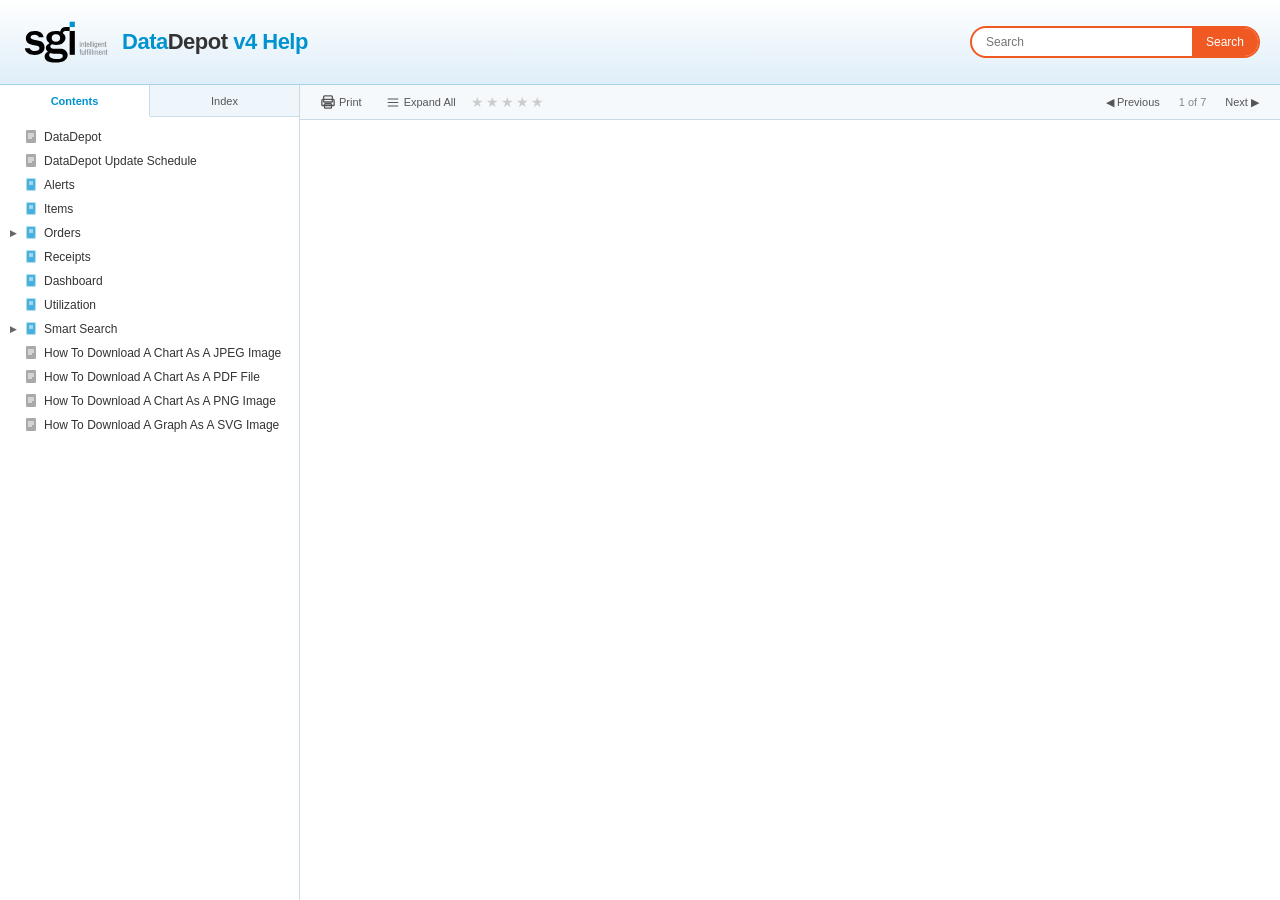
==== commit 27e1a0c0: "full-text search with ranked results, snippets, and keyword highlighting" ====
--- a/pages/datadepot/index.html
+++ b/pages/datadepot/index.html
@@ -182,6 +182,65 @@
         .index-list { list-style: none; padding: 0; }
         .index-list li { padding: 4px 12px; font-size: 12px; cursor: pointer; color: #333; }
         .index-list li:hover { background: #dfeef8; color: #0093d0; }
+
+        /* ── SEARCH RESULTS PANEL ── */
+        #search-results-panel {
+            display: none; flex-direction: column; height: 100%;
+        }
+        #search-results-panel.visible { display: flex; }
+
+        .search-results-header {
+            padding: 16px 36px 8px;
+            border-bottom: 1px solid #e0e0e0;
+            flex-shrink: 0;
+        }
+        .search-results-header h2 {
+            font-size: 15pt; color: #0093d0; margin-bottom: 4px;
+        }
+        .search-results-header p { font-size: 11px; color: #666; }
+        .search-results-header .clear-search {
+            font-size: 11px; color: #0093d0; cursor: pointer; text-decoration: underline;
+            margin-left: 8px;
+        }
+
+        .search-results-list {
+            flex: 1; overflow-y: auto; padding: 12px 36px;
+        }
+        .search-result-item {
+            padding: 12px 0; border-bottom: 1px solid #eee; cursor: pointer;
+        }
+        .search-result-item:last-child { border-bottom: none; }
+        .search-result-item:hover .result-title { text-decoration: underline; }
+
+        .result-title {
+            font-size: 13px; font-weight: bold; color: #0093d0; margin-bottom: 4px;
+        }
+        .result-breadcrumb {
+            font-size: 10px; color: #999; margin-bottom: 5px;
+        }
+        .result-snippet {
+            font-size: 11px; color: #555; line-height: 1.5;
+        }
+        .result-snippet mark {
+            background: #fff3b0; color: #333; padding: 0 1px; border-radius: 2px;
+            font-style: normal;
+        }
+        .result-score-bar {
+            display: inline-block; height: 3px; background: #0093d0;
+            border-radius: 2px; margin-top: 5px; opacity: 0.5;
+        }
+
+        .no-results {
+            padding: 40px 36px; text-align: center; color: #888;
+        }
+        .no-results svg { width: 48px; height: 48px; opacity: 0.3; margin-bottom: 12px; }
+        .no-results p { font-size: 13px; }
+        .no-results .suggestion { font-size: 11px; margin-top: 8px; color: #aaa; }
+
+        /* highlight in topic content */
+        #topic-content mark {
+            background: #fff3b0; color: #333; padding: 0 1px; border-radius: 2px;
+        }
     </style>
 </head>
 <body>
@@ -245,6 +304,13 @@
         </div>
         <div id="contentBodyInner">
             <div id="topic-content"></div>
+            <div id="search-results-panel">
+                <div class="search-results-header">
+                    <h2>Search Results</h2>
+                    <p id="search-summary"></p>
+                </div>
+                <div class="search-results-list" id="search-results-list"></div>
+            </div>
         </div>
     </div>
 </div>
@@ -651,13 +717,150 @@
 }
 
 function doSearch() {
-  const q = document.getElementById('search-field').value.trim().toLowerCase();
-  if (!q) return;
-  const match = Object.entries(topics).find(([,t]) => t.title.toLowerCase().includes(q) || t.body.toLowerCase().includes(q));
-  if (match) loadTopic(match[0]);
-}
+  const raw = document.getElementById('search-field').value.trim();
+  if (!raw) return;
+
+  const query = raw.toLowerCase();
+  const terms = query.split(/\s+/).filter(Boolean);
+
+  // strip HTML tags for plain-text matching
+  function stripHtml(html) {
+    return html.replace(/<[^>]+>/g, ' ').replace(/\s+/g, ' ').trim();
+  }
+
+  // score a topic against the query terms
+  function score(id, t) {
+    const titleLow  = t.title.toLowerCase();
+    const bodyText  = stripHtml(t.body).toLowerCase();
+    let s = 0;
+    terms.forEach(term => {
+      // title matches worth more
+      const titleCount = (titleLow.match(new RegExp(term.replace(/[.*+?^${}()|[\]\\]/g,'\\$&'), 'g')) || []).length;
+      const bodyCount  = (bodyText.match(new RegExp(term.replace(/[.*+?^${}()|[\]\\]/g,'\\$&'), 'g')) || []).length;
+      s += titleCount * 10 + bodyCount * 1;
+    });
+    return s;
+  }
+
+  // build snippet: find first occurrence of any term, return surrounding text
+  function snippet(id, t) {
+    const plain = stripHtml(t.body);
+    const lc    = plain.toLowerCase();
+    let best = -1;
+    terms.forEach(term => {
+      const idx = lc.indexOf(term);
+      if (idx !== -1 && (best === -1 || idx < best)) best = idx;
+    });
+    const start = Math.max(0, best - 60);
+    const end   = Math.min(plain.length, best + 160);
+    let snip = (start > 0 ? '…' : '') + plain.slice(start, end) + (end < plain.length ? '…' : '');
+    // highlight terms in snippet
+    terms.forEach(term => {
+      snip = snip.replace(new RegExp('(' + term.replace(/[.*+?^${}()|[\]\\]/g,'\\$&') + ')', 'gi'), '<mark>$1</mark>');
+    });
+    return snip;
+  }
+
+  // rank all topics
+  const results = Object.entries(topics)
+    .map(([id, t]) => ({ id, t, s: score(id, t) }))
+    .filter(r => r.s > 0)
+    .sort((a, b) => b.s - a.s);
+
+  // show results panel
+  const panel  = document.getElementById('search-results-panel');
+  const list   = document.getElementById('search-results-list');
+  const summary = document.getElementById('search-summary');
+  const topicDiv = document.getElementById('topic-content');
+
+  topicDiv.style.display = 'none';
+  panel.classList.add('visible');
+
+  const maxScore = results.length ? results[0].s : 1;
+
+  if (results.length === 0) {
+    summary.innerHTML = `Your search for <strong>"${raw}"</strong> returned <strong>0</strong> results. <span class="clear-search" onclick="clearSearch()">Clear search</span>`;
+    list.innerHTML = `<div class="no-results">
+      <svg viewBox="0 0 48 48" fill="none" stroke="#aaa" stroke-width="2"><circle cx="20" cy="20" r="14"/><line x1="30" y1="30" x2="44" y2="44"/><line x1="14" y1="20" x2="26" y2="20"/></svg>
+      <p>No topics matched <strong>"${raw}"</strong>.</p>
+      <p class="suggestion">Try different keywords or browse the Contents tab.</p>
+    </div>`;
+    return;
+  }
+
+  summary.innerHTML = `Your search for <strong>"${raw}"</strong> returned <strong>${results.length}</strong> result${results.length !== 1 ? 's' : ''}. <span class="clear-search" onclick="clearSearch()">Clear search</span>`;
+
+  list.innerHTML = results.map(({ id, t, s }) => {
+    const bc = t.breadcrumb.length ? `<div class="result-breadcrumb">${t.breadcrumb.join(' › ')}</div>` : '';
+    const barWidth = Math.round((s / maxScore) * 80);
+    // highlight title
+    let titleHl = t.title;
+    terms.forEach(term => {
+      titleHl = titleHl.replace(new RegExp('(' + term.replace(/[.*+?^${}()|[\]\\]/g,'\\$&') + ')', 'gi'), '<mark>$1</mark>');
+    });
+    return `<div class="search-result-item" onclick="openSearchResult('${id}','${raw.replace(/'/g,"\\'")}')">
+      <div class="result-title">${titleHl}</div>
+      ${bc}
+      <div class="result-snippet">${snippet(id, t)}</div>
+      <div class="result-score-bar" style="width:${barWidth}px"></div>
+    </div>`;
+  }).join('');
+}
+
+function openSearchResult(id, query) {
+  clearSearch();
+  loadTopic(id);
+  // highlight terms in loaded content after render
+  setTimeout(() => highlightInContent(query), 50);
+}
+
+function highlightInContent(query) {
+  const terms = query.toLowerCase().split(/\s+/).filter(Boolean);
+  const content = document.getElementById('topic-content');
+  // walk text nodes and wrap matches
+  function walk(node) {
+    if (node.nodeType === 3) { // text node
+      let html = node.textContent;
+      let changed = false;
+      terms.forEach(term => {
+        const re = new RegExp('(' + term.replace(/[.*+?^${}()|[\]\\]/g,'\\$&') + ')', 'gi');
+        if (re.test(html)) { html = html.replace(re, '<mark>$1</mark>'); changed = true; }
+      });
+      if (changed) {
+        const span = document.createElement('span');
+        span.innerHTML = html;
+        node.parentNode.replaceChild(span, node);
+      }
+    } else if (node.nodeType === 1 && !['SCRIPT','STYLE','MARK'].includes(node.tagName)) {
+      Array.from(node.childNodes).forEach(walk);
+    }
+  }
+  walk(content);
+  // scroll to first highlight
+  const first = content.querySelector('mark');
+  if (first) first.scrollIntoView({ block: 'center', behavior: 'smooth' });
+}
+
+function clearSearch() {
+  document.getElementById('search-field').value = '';
+  document.getElementById('search-results-panel').classList.remove('visible');
+  document.getElementById('topic-content').style.display = '';
+}
+
 document.getElementById('search-field').addEventListener('keydown', e => { if (e.key === 'Enter') doSearch(); });
 
+// clear search when navigating via TOC
+const _origLoadTopic = loadTopic;
+function loadTopic(id) {
+  // hide search panel if visible
+  const panel = document.getElementById('search-results-panel');
+  if (panel && panel.classList.contains('visible')) {
+    panel.classList.remove('visible');
+    document.getElementById('topic-content').style.display = '';
+    document.getElementById('search-field').value = '';
+  }
+  _origLoadTopic(id);
+}
 // ── INIT ─────────────────────────────────────────────────────────────────────
 buildTree(tocData, document.getElementById('toc-tree'));
 buildIndex();
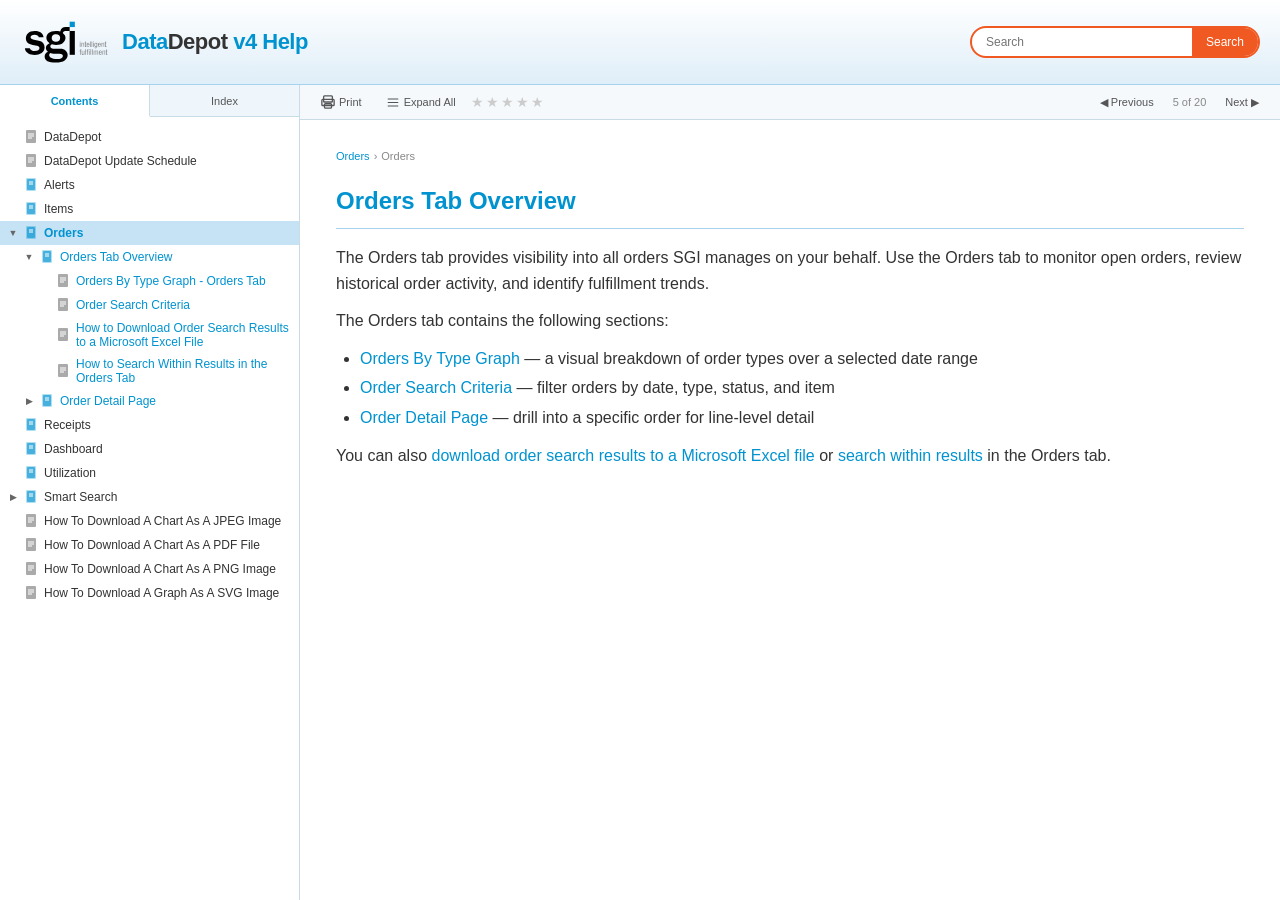
==== commit 6ecc0238: "fix infinite recursion in loadTopic wrapper" ====
--- a/pages/datadepot/index.html
+++ b/pages/datadepot/index.html
@@ -638,6 +638,14 @@
   if (!t) return;
   currentTopic = id;
 
+  // clear search panel if open
+  const panel = document.getElementById('search-results-panel');
+  if (panel && panel.classList.contains('visible')) {
+    panel.classList.remove('visible');
+    document.getElementById('topic-content').style.display = '';
+    document.getElementById('search-field').value = '';
+  }
+
   // breadcrumb + content
   const bc = t.breadcrumb.length
     ? '<div class="breadcrumb">' + t.breadcrumb.map(b => `<a href="#">${b}</a>`).join('<span>›</span>') + (t.breadcrumb.length ? '<span>›</span>' : '') + t.title + '</div>'
@@ -808,7 +816,6 @@
 }
 
 function openSearchResult(id, query) {
-  clearSearch();
   loadTopic(id);
   // highlight terms in loaded content after render
   setTimeout(() => highlightInContent(query), 50);
@@ -848,19 +855,6 @@
 }
 
 document.getElementById('search-field').addEventListener('keydown', e => { if (e.key === 'Enter') doSearch(); });
-
-// clear search when navigating via TOC
-const _origLoadTopic = loadTopic;
-function loadTopic(id) {
-  // hide search panel if visible
-  const panel = document.getElementById('search-results-panel');
-  if (panel && panel.classList.contains('visible')) {
-    panel.classList.remove('visible');
-    document.getElementById('topic-content').style.display = '';
-    document.getElementById('search-field').value = '';
-  }
-  _origLoadTopic(id);
-}
 // ── INIT ─────────────────────────────────────────────────────────────────────
 buildTree(tocData, document.getElementById('toc-tree'));
 buildIndex();
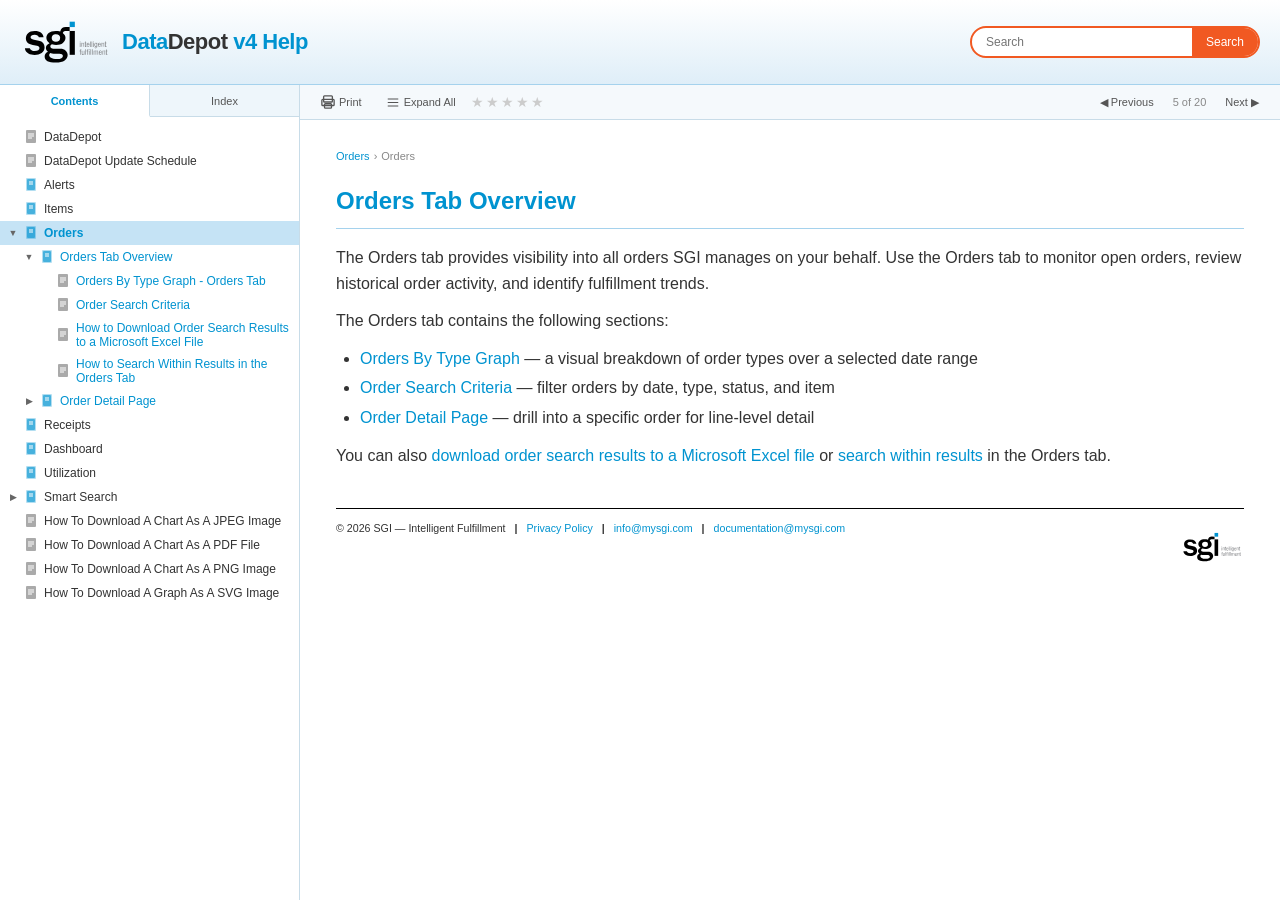
==== commit 99e53503: "add SGI footer with logo and links to all datadepot wiki topics" ====
--- a/pages/datadepot/index.html
+++ b/pages/datadepot/index.html
@@ -237,8 +237,25 @@
         .no-results p { font-size: 13px; }
         .no-results .suggestion { font-size: 11px; margin-top: 8px; color: #aaa; }
 
-        /* highlight in topic content */
-        #topic-content mark {
+        /* ── TOPIC FOOTER ── */
+        .topic-footer {
+            border-top: 1px solid #000;
+            margin-top: 40px;
+            padding-top: 10px;
+            font-size: 8pt;
+            font-family: Arial;
+            color: #333;
+            display: flex;
+            align-items: flex-start;
+            justify-content: space-between;
+            gap: 16px;
+        }
+        .topic-footer-links { flex: 1; line-height: 1.8; }
+        .topic-footer-links a { color: #0093d0; text-decoration: none; }
+        .topic-footer-links a:hover { text-decoration: underline; }
+        .topic-footer-divider { font-weight: bold; margin: 0 6px; color: #333; }
+        .topic-footer-logo { flex-shrink: 0; padding-top: 10px; }
+        .topic-footer-logo img { height: 36px; display: block; }
             background: #fff3b0; color: #333; padding: 0 1px; border-radius: 2px;
         }
     </style>
@@ -646,11 +663,24 @@
     document.getElementById('search-field').value = '';
   }
 
-  // breadcrumb + content
-  const bc = t.breadcrumb.length
+  // breadcrumb + content + footer
+  const footer = `<div class="topic-footer">
+    <div class="topic-footer-links">
+      &copy; ${new Date().getFullYear()} SGI &mdash; Intelligent Fulfillment
+      <span class="topic-footer-divider">|</span>
+      <a href="http://www.mysgi.com/privacy.htm" target="_blank">Privacy Policy</a>
+      <span class="topic-footer-divider">|</span>
+      <a href="mailto:info@mysgi.com">info@mysgi.com</a>
+      <span class="topic-footer-divider">|</span>
+      <a href="mailto:documentation@mysgi.com">documentation@mysgi.com</a>
+    </div>
+    <div class="topic-footer-logo">
+      <img src="../../src/images/sgi_logo.svg" alt="SGI — Intelligent Fulfillment">
+    </div>
+  </div>`;  const bc = t.breadcrumb.length
     ? '<div class="breadcrumb">' + t.breadcrumb.map(b => `<a href="#">${b}</a>`).join('<span>›</span>') + (t.breadcrumb.length ? '<span>›</span>' : '') + t.title + '</div>'
     : '';
-  document.getElementById('topic-content').innerHTML = bc + t.body;
+  document.getElementById('topic-content').innerHTML = bc + t.body + footer;
 
   // update nav counter
   const idx = topicOrder.indexOf(id);
